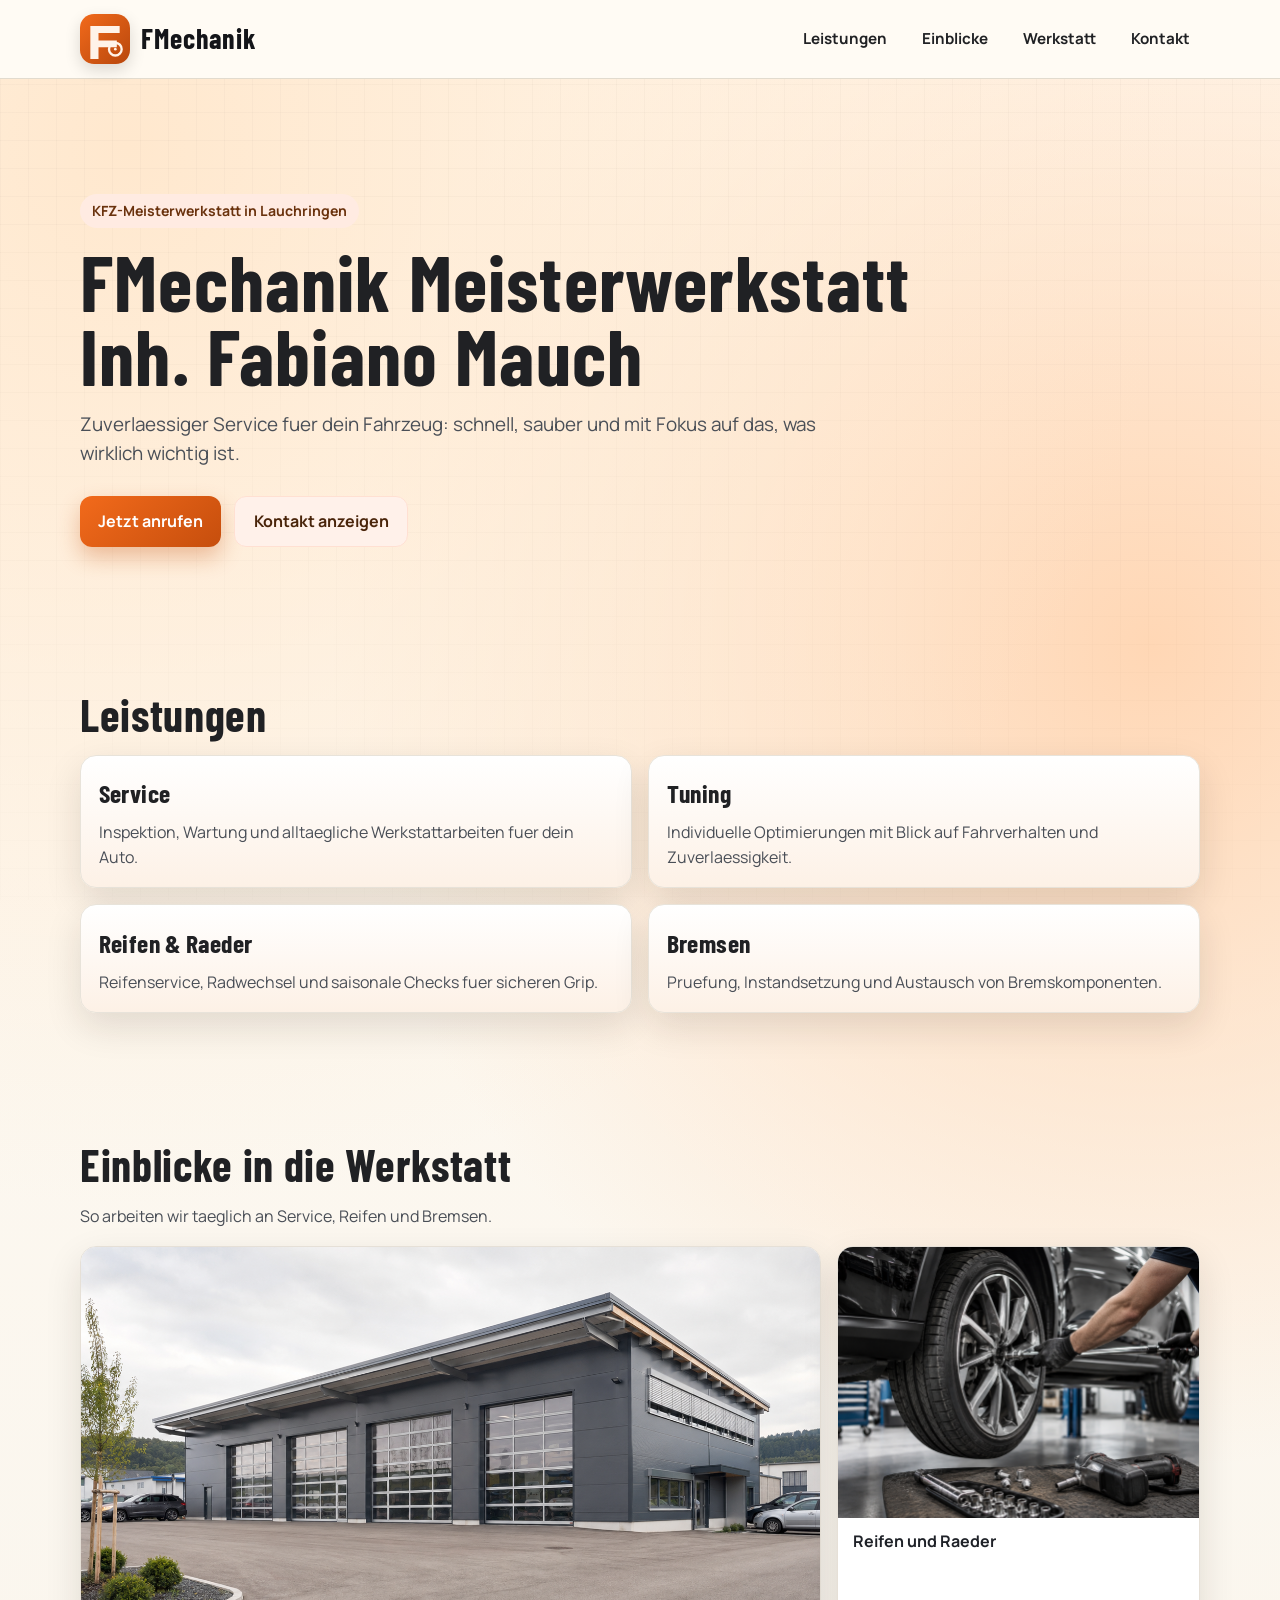
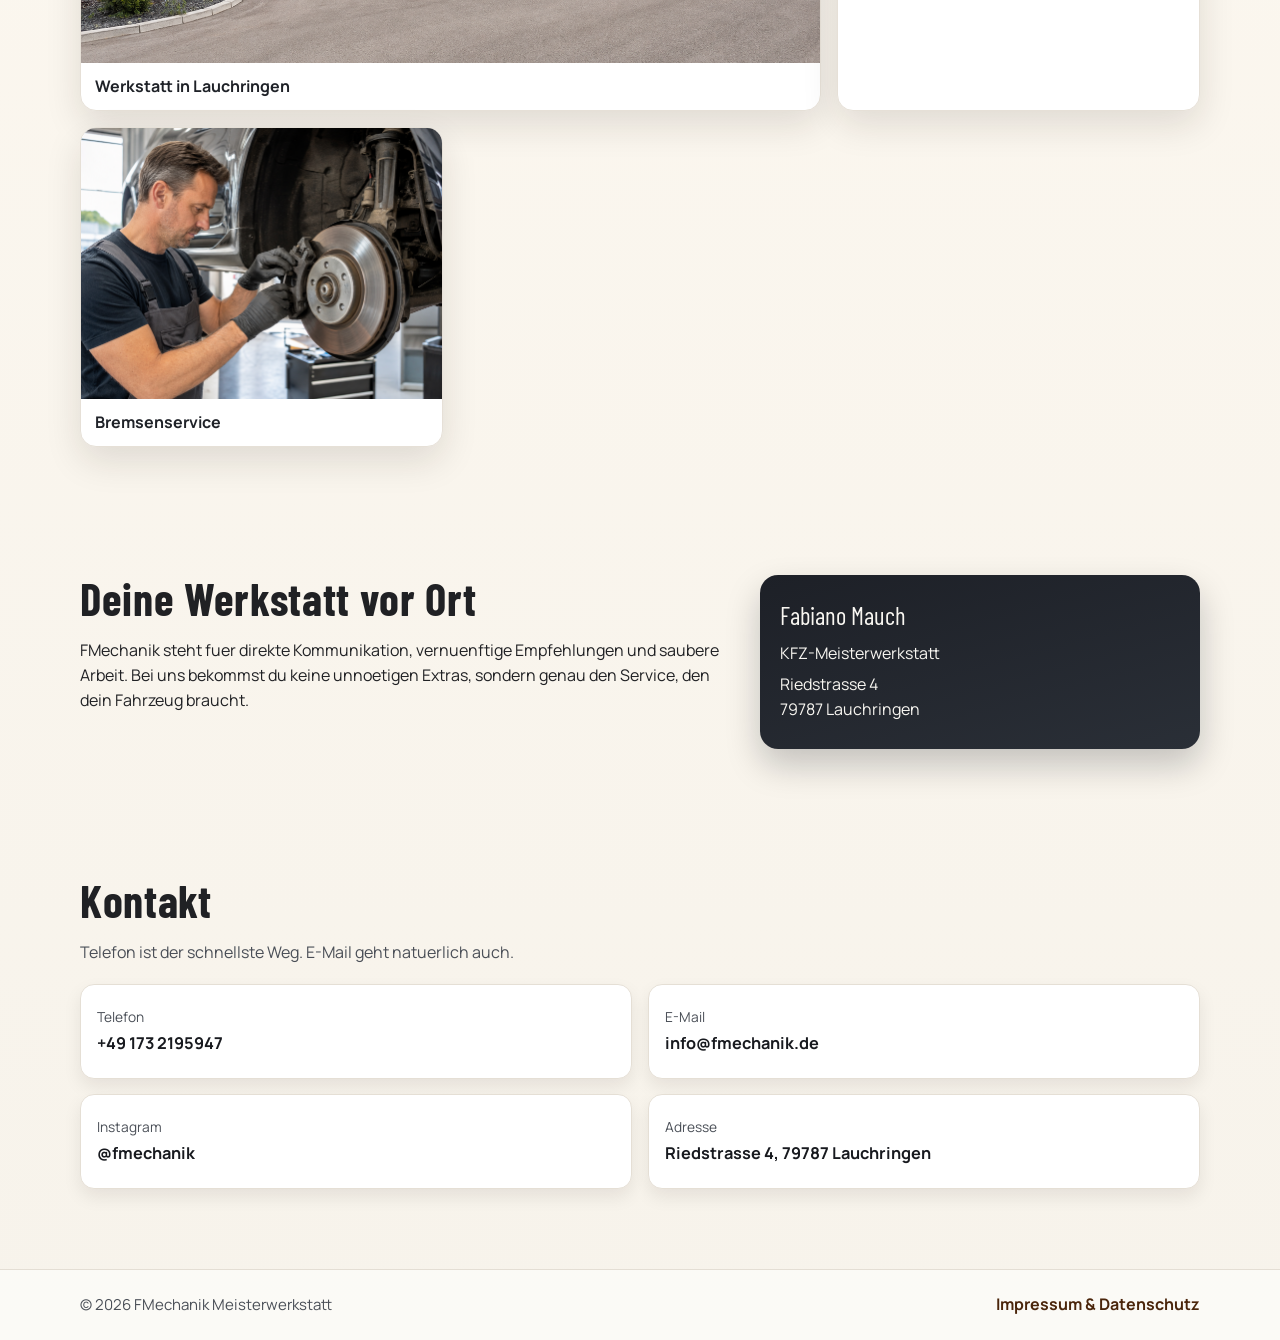
==== index.html @ 073b812d "Add workshop photos and gallery section" ====
﻿<!doctype html>
<html lang="de">
<head>
  <meta charset="utf-8">
  <meta name="viewport" content="width=device-width, initial-scale=1">
  <title>FMechanik Meisterwerkstatt | Lauchringen</title>
  <meta name="description" content="FMechanik Meisterwerkstatt in Lauchringen: Service, Tuning, Reifen/Raeder und Bremsen. Inh. Fabiano Mauch.">
  <meta name="theme-color" content="#f26a1b">
  <meta property="og:title" content="FMechanik Meisterwerkstatt">
  <meta property="og:description" content="KFZ-Meisterwerkstatt in Lauchringen: Service, Tuning, Reifen/Raeder, Bremsen.">
  <meta property="og:type" content="website">
  <meta property="og:locale" content="de_DE">
  <meta property="og:url" content="https://www.fmechanik.de/">
  <link rel="canonical" href="https://www.fmechanik.de/">
  <meta name="twitter:card" content="summary_large_image">
  <meta name="twitter:title" content="FMechanik Meisterwerkstatt">
  <meta name="twitter:description" content="KFZ-Meisterwerkstatt in Lauchringen: Service, Tuning, Reifen/Raeder, Bremsen.">
  <link rel="icon" type="image/svg+xml" href="/assets/favicon.svg">
  <link rel="preconnect" href="https://fonts.googleapis.com">
  <link rel="preconnect" href="https://fonts.gstatic.com" crossorigin>
  <link href="https://fonts.googleapis.com/css2?family=Barlow+Condensed:wght@500;700&family=Manrope:wght@400;500;700&display=swap" rel="stylesheet">
  <link rel="stylesheet" href="/styles.css">
  <script type="application/ld+json">
    {
      "@context": "https://schema.org",
      "@type": "AutoRepair",
      "name": "FMechanik Meisterwerkstatt",
      "url": "https://www.fmechanik.de",
      "telephone": "+49 173 2195947",
      "email": "info@fmechanik.de",
      "address": {
        "@type": "PostalAddress",
        "streetAddress": "Riedstrasse 4",
        "addressLocality": "Lauchringen",
        "postalCode": "79787",
        "addressCountry": "DE"
      },
      "founder": {
        "@type": "Person",
        "name": "Fabiano Mauch"
      },
      "sameAs": [
        "https://www.instagram.com/fmechanik/"
      ]
    }
  </script>
</head>
<body>
  <div class="bg-grid" aria-hidden="true"></div>

  <header class="site-header">
    <div class="container nav-wrap">
      <a class="brand" href="#start" aria-label="Startseite FMechanik">
        <!-- Zum Ersetzen des Logos nur /assets/logo.svg austauschen -->
        <img class="brand-logo" src="/assets/logo.svg" alt="FMechanik Logo Platzhalter">
        <span class="brand-text">FMechanik</span>
      </a>
      <nav class="main-nav" aria-label="Hauptnavigation">
        <a href="#leistungen">Leistungen</a>
        <a href="#einblicke">Einblicke</a>
        <a href="#werkstatt">Werkstatt</a>
        <a href="#kontakt">Kontakt</a>
      </nav>
    </div>
  </header>

  <main id="start">
    <section class="hero container">
      <p class="eyebrow">KFZ-Meisterwerkstatt in Lauchringen</p>
      <h1>FMechanik Meisterwerkstatt<br>Inh. Fabiano Mauch</h1>
      <p class="lead">
        Zuverlaessiger Service fuer dein Fahrzeug: schnell, sauber und mit Fokus auf das, was wirklich wichtig ist.
      </p>
      <div class="hero-actions">
        <a class="btn btn-primary" href="tel:+491732195947">Jetzt anrufen</a>
        <a class="btn btn-secondary" href="#kontakt">Kontakt anzeigen</a>
      </div>
    </section>

    <section id="leistungen" class="container section">
      <h2>Leistungen</h2>
      <div class="cards">
        <article class="card">
          <h3>Service</h3>
          <p>Inspektion, Wartung und alltaegliche Werkstattarbeiten fuer dein Auto.</p>
        </article>
        <article class="card">
          <h3>Tuning</h3>
          <p>Individuelle Optimierungen mit Blick auf Fahrverhalten und Zuverlaessigkeit.</p>
        </article>
        <article class="card">
          <h3>Reifen &amp; Raeder</h3>
          <p>Reifenservice, Radwechsel und saisonale Checks fuer sicheren Grip.</p>
        </article>
        <article class="card">
          <h3>Bremsen</h3>
          <p>Pruefung, Instandsetzung und Austausch von Bremskomponenten.</p>
        </article>
      </div>
    </section>

    <section id="einblicke" class="container section">
      <h2>Einblicke in die Werkstatt</h2>
      <p class="section-lead">So arbeiten wir taeglich an Service, Reifen und Bremsen.</p>
      <div class="gallery">
        <figure class="gallery-card gallery-card-wide">
          <img src="/assets/werkstatt-aussen.png" alt="Aussenansicht der FMechanik Werkstatt" loading="lazy">
          <figcaption>Werkstatt in Lauchringen</figcaption>
        </figure>
        <figure class="gallery-card">
          <img src="/assets/reifen-service.png" alt="Reifenservice und Radarbeiten in der Werkstatt" loading="lazy">
          <figcaption>Reifen und Raeder</figcaption>
        </figure>
        <figure class="gallery-card">
          <img src="/assets/bremsen-service.png" alt="Bremsenservice durch Mechaniker in der Werkstatt" loading="lazy">
          <figcaption>Bremsenservice</figcaption>
        </figure>
      </div>
    </section>

    <section id="werkstatt" class="container section split">
      <div>
        <h2>Deine Werkstatt vor Ort</h2>
        <p>
          FMechanik steht fuer direkte Kommunikation, vernuenftige Empfehlungen und saubere Arbeit.
          Bei uns bekommst du keine unnoetigen Extras, sondern genau den Service, den dein Fahrzeug braucht.
        </p>
      </div>
      <aside class="owner-card">
        <p class="owner-name">Fabiano Mauch</p>
        <p>KFZ-Meisterwerkstatt</p>
        <p>Riedstrasse 4<br>79787 Lauchringen</p>
      </aside>
    </section>

    <section id="kontakt" class="container section contact">
      <h2>Kontakt</h2>
      <p class="contact-lead">Telefon ist der schnellste Weg. E-Mail geht natuerlich auch.</p>
      <div class="contact-grid">
        <a class="contact-item" href="tel:+491732195947">
          <span class="contact-label">Telefon</span>
          <strong>+49 173 2195947</strong>
        </a>
        <a class="contact-item" href="mailto:info@fmechanik.de">
          <span class="contact-label">E-Mail</span>
          <strong>info@fmechanik.de</strong>
        </a>
        <a class="contact-item" href="https://www.instagram.com/fmechanik/" target="_blank" rel="noopener noreferrer">
          <span class="contact-label">Instagram</span>
          <strong>@fmechanik</strong>
        </a>
        <a class="contact-item" href="https://maps.google.com/?q=Riedstrasse+4,+79787+Lauchringen" target="_blank" rel="noopener noreferrer">
          <span class="contact-label">Adresse</span>
          <strong>Riedstrasse 4, 79787 Lauchringen</strong>
        </a>
      </div>
    </section>
  </main>

  <footer class="site-footer">
    <div class="container footer-wrap">
      <p>&copy; <span id="year"></span> FMechanik Meisterwerkstatt</p>
      <a href="/rechtliches/">Impressum &amp; Datenschutz</a>
    </div>
  </footer>

  <script>
    document.getElementById("year").textContent = new Date().getFullYear();
  </script>
</body>
</html>
---- styles.css ----
:root {
  --bg: #f7f3eb;
  --bg-soft: #fffaf2;
  --text: #202124;
  --text-soft: #4a4f57;
  --line: #d9d0c2;
  --brand: #f26a1b;
  --brand-dark: #c64e0d;
  --surface: #ffffff;
  --surface-accent: #fdf1e6;
  --shadow: 0 14px 36px rgba(30, 25, 15, 0.12);
}

*,
*::before,
*::after {
  box-sizing: border-box;
}

html,
body {
  margin: 0;
  padding: 0;
}

body {
  font-family: "Manrope", sans-serif;
  color: var(--text);
  background:
    radial-gradient(circle at 10% 5%, #ffe8ce 0%, transparent 35%),
    radial-gradient(circle at 90% 22%, #ffd7b5 0%, transparent 32%),
    linear-gradient(180deg, var(--bg-soft) 0%, var(--bg) 100%);
  line-height: 1.55;
}

.bg-grid {
  position: fixed;
  inset: 0;
  pointer-events: none;
  z-index: -1;
  background-image:
    linear-gradient(to right, rgba(33, 33, 33, 0.03) 1px, transparent 1px),
    linear-gradient(to bottom, rgba(33, 33, 33, 0.03) 1px, transparent 1px);
  background-size: 28px 28px;
  mask-image: linear-gradient(180deg, rgba(0, 0, 0, 0.85), rgba(0, 0, 0, 0.2));
}

.container {
  width: min(1120px, calc(100% - 2.4rem));
  margin: 0 auto;
}

.site-header {
  position: sticky;
  top: 0;
  z-index: 20;
  backdrop-filter: blur(12px);
  background: color-mix(in oklab, var(--bg-soft) 88%, white 12%);
  border-bottom: 1px solid color-mix(in oklab, var(--line) 75%, transparent 25%);
}

.nav-wrap {
  min-height: 78px;
  display: flex;
  align-items: center;
  justify-content: space-between;
  gap: 1rem;
}

.brand {
  display: inline-flex;
  align-items: center;
  gap: 0.7rem;
  text-decoration: none;
}

.brand-logo {
  width: 50px;
  height: 50px;
  border-radius: 14px;
  box-shadow: 0 6px 16px rgba(0, 0, 0, 0.14);
}

.brand-text {
  font-family: "Barlow Condensed", sans-serif;
  letter-spacing: 0.03em;
  font-size: 1.75rem;
  font-weight: 700;
  color: #141519;
}

.main-nav {
  display: inline-flex;
  align-items: center;
  gap: 1rem;
}

.main-nav a {
  color: var(--text);
  text-decoration: none;
  font-weight: 700;
  font-size: 0.95rem;
  padding: 0.45rem 0.6rem;
  border-radius: 999px;
}

.main-nav a:hover,
.main-nav a:focus-visible {
  background: color-mix(in oklab, var(--brand) 12%, white 88%);
  outline: none;
}

.hero {
  padding-top: clamp(4rem, 9vw, 7.5rem);
  padding-bottom: clamp(2.7rem, 8vw, 5rem);
}

.eyebrow {
  display: inline-block;
  margin: 0 0 1rem;
  padding: 0.36rem 0.76rem;
  border-radius: 999px;
  background: color-mix(in oklab, var(--brand) 14%, white 86%);
  color: #6a320d;
  font-weight: 700;
  font-size: 0.88rem;
}

h1,
h2,
h3 {
  font-family: "Barlow Condensed", sans-serif;
  letter-spacing: 0.015em;
  margin: 0;
}

h1 {
  font-size: clamp(2.4rem, 8vw, 4.9rem);
  line-height: 0.95;
}

h2 {
  font-size: clamp(1.8rem, 4vw, 2.8rem);
  line-height: 1.05;
  margin-bottom: 1rem;
}

h3 {
  font-size: 1.6rem;
  margin-bottom: 0.45rem;
}

.lead {
  max-width: 65ch;
  color: var(--text-soft);
  font-size: clamp(1rem, 2.2vw, 1.18rem);
  margin: 1.1rem 0 0;
}

.hero-actions {
  margin-top: 1.7rem;
  display: flex;
  flex-wrap: wrap;
  gap: 0.8rem;
}

.btn {
  display: inline-flex;
  align-items: center;
  justify-content: center;
  text-decoration: none;
  border-radius: 12px;
  padding: 0.78rem 1.14rem;
  font-weight: 700;
  min-height: 46px;
}

.btn-primary {
  background: linear-gradient(140deg, var(--brand) 0%, var(--brand-dark) 100%);
  color: #fff;
  box-shadow: 0 10px 22px rgba(198, 78, 13, 0.33);
}

.btn-secondary {
  color: #4a250b;
  background: color-mix(in oklab, var(--brand) 10%, white 90%);
  border: 1px solid color-mix(in oklab, var(--brand) 22%, white 78%);
}

.section {
  padding: clamp(2.2rem, 5vw, 4rem) 0;
}

.cards {
  display: grid;
  grid-template-columns: repeat(2, minmax(0, 1fr));
  gap: 1rem;
}

.card {
  background: linear-gradient(180deg, var(--surface) 0%, var(--surface-accent) 100%);
  border: 1px solid color-mix(in oklab, var(--line) 60%, white 40%);
  border-radius: 16px;
  padding: 1.1rem;
  box-shadow: var(--shadow);
}

.card p {
  margin: 0;
  color: var(--text-soft);
}

.section-lead {
  color: var(--text-soft);
  margin: 0.2rem 0 1.1rem;
}

.gallery {
  display: grid;
  grid-template-columns: repeat(3, minmax(0, 1fr));
  gap: 1rem;
}

.gallery-card {
  margin: 0;
  overflow: hidden;
  border-radius: 16px;
  border: 1px solid color-mix(in oklab, var(--line) 65%, white 35%);
  background: var(--surface);
  box-shadow: var(--shadow);
}

.gallery-card img {
  display: block;
  width: 100%;
  aspect-ratio: 4 / 3;
  object-fit: cover;
}

.gallery-card-wide {
  grid-column: span 2;
}

.gallery-card-wide img {
  aspect-ratio: 16 / 9;
}

.gallery-card figcaption {
  padding: 0.7rem 0.9rem;
  font-weight: 700;
  color: #1f2228;
}

.split {
  display: grid;
  grid-template-columns: 1.5fr 1fr;
  gap: 1.2rem;
  align-items: stretch;
}

.owner-card {
  margin: 0;
  background: linear-gradient(165deg, #1d2027 0%, #2a2f37 100%);
  color: #f8f6f1;
  border-radius: 18px;
  padding: 1.3rem;
  box-shadow: 0 16px 34px rgba(9, 14, 22, 0.22);
}

.owner-name {
  margin: 0 0 0.55rem;
  font-family: "Barlow Condensed", sans-serif;
  font-size: 1.55rem;
}

.owner-card p {
  margin: 0 0 0.4rem;
}

.contact {
  padding-bottom: clamp(3rem, 7vw, 5rem);
}

.contact-lead {
  color: var(--text-soft);
  margin: 0.25rem 0 1.2rem;
}

.contact-grid {
  display: grid;
  grid-template-columns: repeat(2, minmax(0, 1fr));
  gap: 0.95rem;
}

.contact-item {
  text-decoration: none;
  color: inherit;
  background: var(--surface);
  border: 1px solid color-mix(in oklab, var(--line) 68%, white 32%);
  border-radius: 14px;
  padding: 0.9rem 1rem;
  min-height: 95px;
  display: flex;
  flex-direction: column;
  justify-content: center;
  gap: 0.25rem;
  box-shadow: 0 8px 18px rgba(25, 18, 11, 0.08);
}

.contact-item strong {
  color: #181a1f;
  font-size: 1.02rem;
}

.contact-label {
  font-size: 0.86rem;
  color: var(--text-soft);
}

.site-footer {
  border-top: 1px solid color-mix(in oklab, var(--line) 70%, white 30%);
  background: rgba(255, 255, 255, 0.55);
}

.footer-wrap {
  min-height: 70px;
  display: flex;
  align-items: center;
  justify-content: space-between;
  gap: 1rem;
}

.footer-wrap p {
  margin: 0;
  color: var(--text-soft);
  font-size: 0.94rem;
}

.footer-wrap a {
  color: #4a250b;
  text-decoration: none;
  font-weight: 700;
}

.legal-page {
  min-height: 100svh;
  background:
    radial-gradient(circle at 100% 0%, #ffe8cc 0%, transparent 42%),
    linear-gradient(180deg, #fffdf8 0%, #f8f3e9 100%);
}

.legal-main {
  padding: 2.3rem 0 3rem;
}

.legal-main h1 {
  font-size: clamp(2.1rem, 5.5vw, 3.4rem);
  margin-bottom: 0.5rem;
}

.legal-main h2 {
  margin-top: 2rem;
  font-size: clamp(1.55rem, 3.3vw, 2.2rem);
}

.legal-main p,
.legal-main li {
  color: #2f343c;
}

.legal-main ul {
  margin: 0.6rem 0 0.6rem 1.2rem;
  padding: 0;
}

.legal-note {
  padding: 0.85rem 1rem;
  border-radius: 12px;
  border: 1px solid #f0caab;
  background: #fff3e8;
}

a {
  color: #9f3a08;
}

a:hover,
a:focus-visible {
  color: #7a2d06;
}

@media (max-width: 860px) {
  .split,
  .cards,
  .gallery,
  .contact-grid {
    grid-template-columns: 1fr;
  }

  .gallery-card-wide {
    grid-column: auto;
  }

  .main-nav {
    gap: 0.35rem;
  }

  .main-nav a {
    padding: 0.4rem 0.52rem;
    font-size: 0.88rem;
  }

  .nav-wrap {
    min-height: 74px;
  }

  .brand-logo {
    width: 44px;
    height: 44px;
  }

  .brand-text {
    font-size: 1.55rem;
  }
}
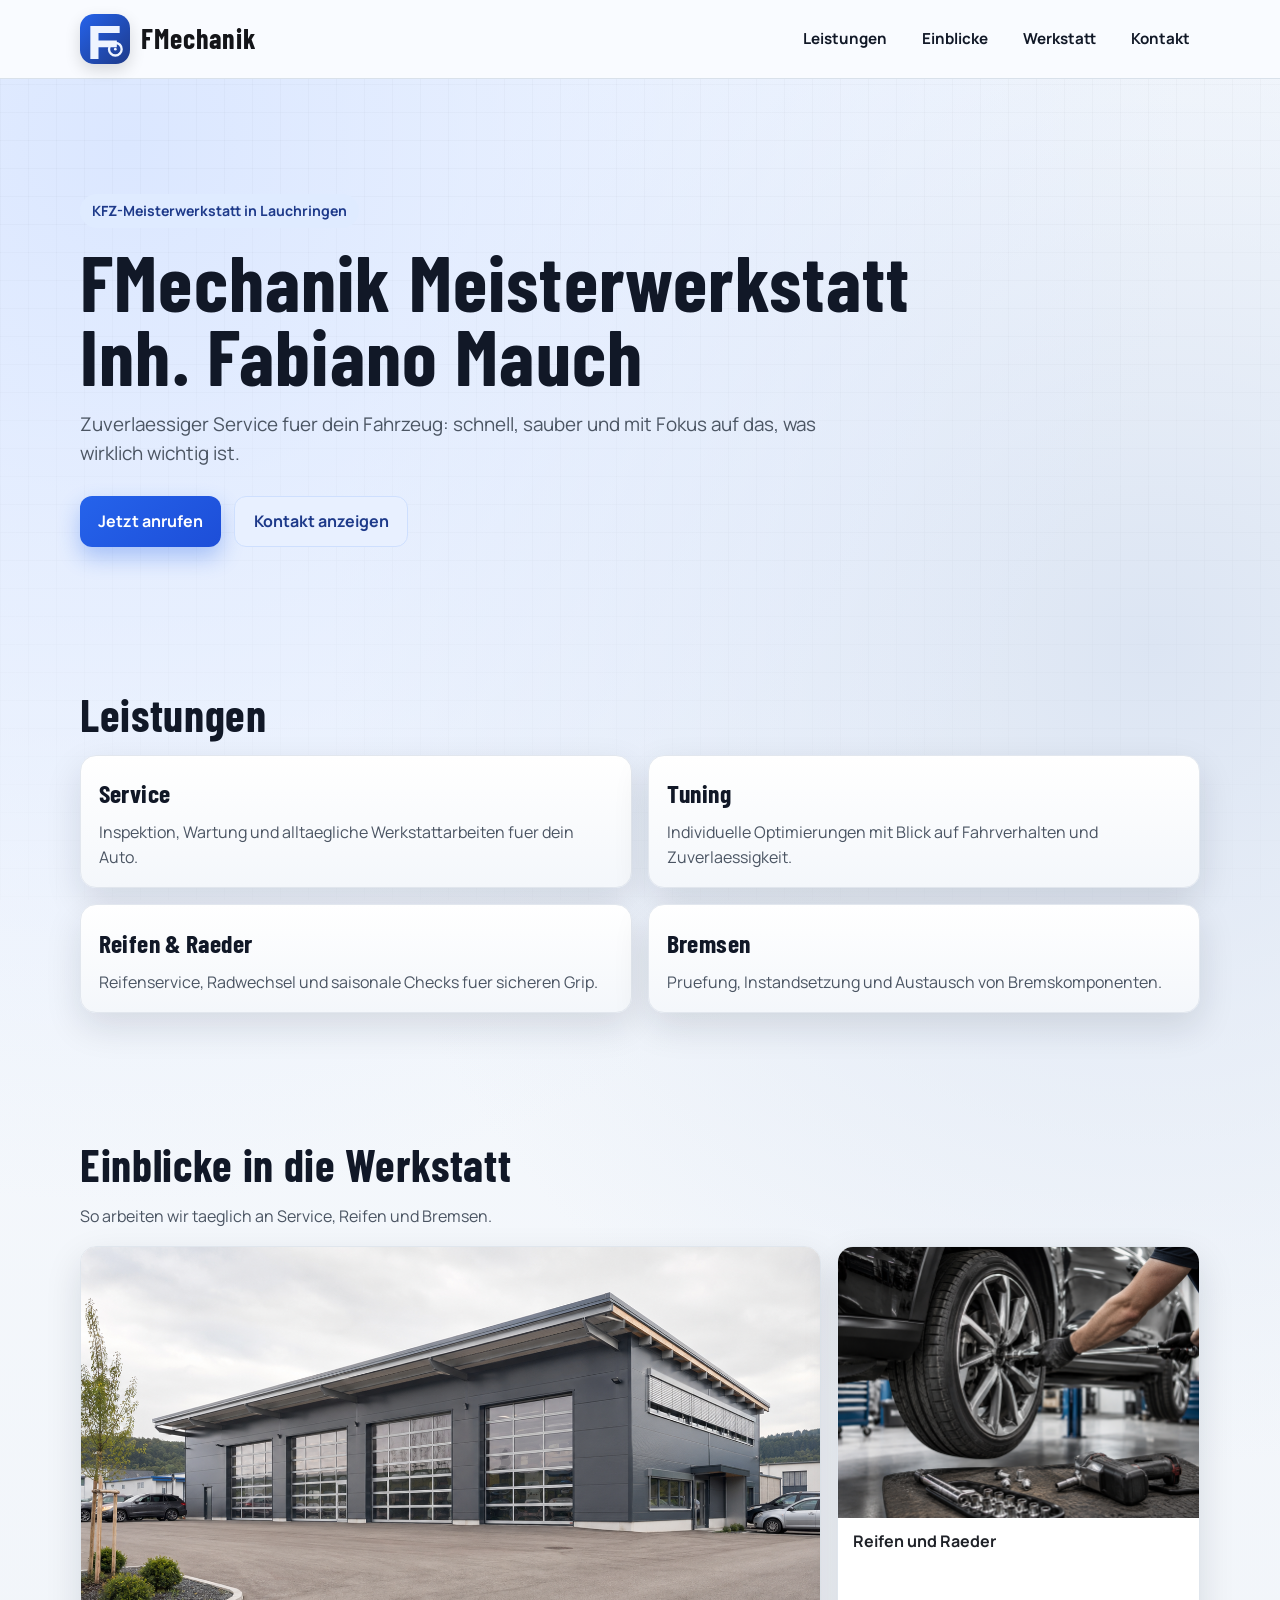
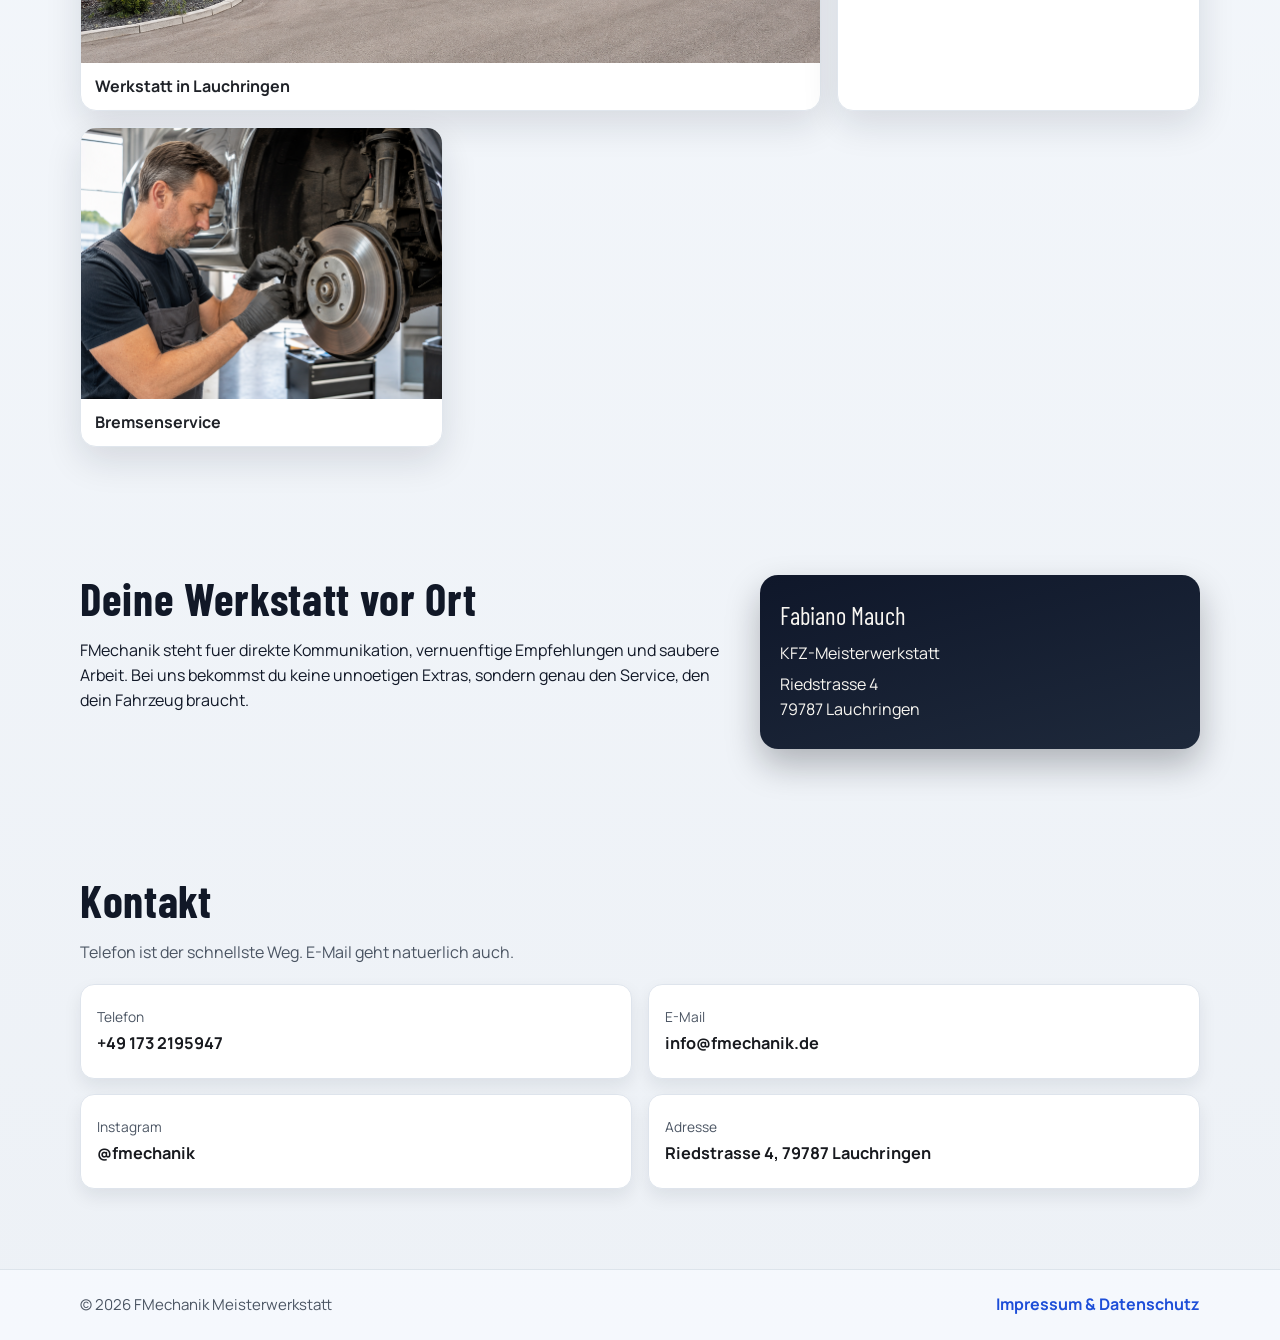
==== commit 60747ca0: "Switch site palette to monochrome with blue accents" ====
--- a/index.html
+++ b/index.html
@@ -5,7 +5,7 @@
   <meta name="viewport" content="width=device-width, initial-scale=1">
   <title>FMechanik Meisterwerkstatt | Lauchringen</title>
   <meta name="description" content="FMechanik Meisterwerkstatt in Lauchringen: Service, Tuning, Reifen/Raeder und Bremsen. Inh. Fabiano Mauch.">
-  <meta name="theme-color" content="#f26a1b">
+  <meta name="theme-color" content="#1d4ed8">
   <meta property="og:title" content="FMechanik Meisterwerkstatt">
   <meta property="og:description" content="KFZ-Meisterwerkstatt in Lauchringen: Service, Tuning, Reifen/Raeder, Bremsen.">
   <meta property="og:type" content="website">
--- a/styles.css
+++ b/styles.css
@@ -1,14 +1,14 @@
 :root {
-  --bg: #f7f3eb;
-  --bg-soft: #fffaf2;
-  --text: #202124;
-  --text-soft: #4a4f57;
-  --line: #d9d0c2;
-  --brand: #f26a1b;
-  --brand-dark: #c64e0d;
+  --bg: #edf1f6;
+  --bg-soft: #f8fbff;
+  --text: #111827;
+  --text-soft: #4b5563;
+  --line: #cfd8e3;
+  --brand: #2563eb;
+  --brand-dark: #1d4ed8;
   --surface: #ffffff;
-  --surface-accent: #fdf1e6;
-  --shadow: 0 14px 36px rgba(30, 25, 15, 0.12);
+  --surface-accent: #f4f7fb;
+  --shadow: 0 14px 36px rgba(15, 23, 42, 0.12);
 }
 
 *,
@@ -27,8 +27,8 @@
   font-family: "Manrope", sans-serif;
   color: var(--text);
   background:
-    radial-gradient(circle at 10% 5%, #ffe8ce 0%, transparent 35%),
-    radial-gradient(circle at 90% 22%, #ffd7b5 0%, transparent 32%),
+    radial-gradient(circle at 10% 5%, #dbe7ff 0%, transparent 35%),
+    radial-gradient(circle at 90% 22%, #dce5f3 0%, transparent 32%),
     linear-gradient(180deg, var(--bg-soft) 0%, var(--bg) 100%);
   line-height: 1.55;
 }
@@ -121,7 +121,7 @@
   padding: 0.36rem 0.76rem;
   border-radius: 999px;
   background: color-mix(in oklab, var(--brand) 14%, white 86%);
-  color: #6a320d;
+  color: #1e3a8a;
   font-weight: 700;
   font-size: 0.88rem;
 }
@@ -178,11 +178,11 @@
 .btn-primary {
   background: linear-gradient(140deg, var(--brand) 0%, var(--brand-dark) 100%);
   color: #fff;
-  box-shadow: 0 10px 22px rgba(198, 78, 13, 0.33);
+  box-shadow: 0 10px 22px rgba(37, 99, 235, 0.33);
 }
 
 .btn-secondary {
-  color: #4a250b;
+  color: #1e3a8a;
   background: color-mix(in oklab, var(--brand) 10%, white 90%);
   border: 1px solid color-mix(in oklab, var(--brand) 22%, white 78%);
 }
@@ -260,11 +260,11 @@
 
 .owner-card {
   margin: 0;
-  background: linear-gradient(165deg, #1d2027 0%, #2a2f37 100%);
+  background: linear-gradient(165deg, #0f172a 0%, #1e293b 100%);
   color: #f8f6f1;
   border-radius: 18px;
   padding: 1.3rem;
-  box-shadow: 0 16px 34px rgba(9, 14, 22, 0.22);
+  box-shadow: 0 16px 34px rgba(9, 14, 22, 0.28);
 }
 
 .owner-name {
@@ -304,7 +304,7 @@
   flex-direction: column;
   justify-content: center;
   gap: 0.25rem;
-  box-shadow: 0 8px 18px rgba(25, 18, 11, 0.08);
+  box-shadow: 0 8px 18px rgba(15, 23, 42, 0.08);
 }
 
 .contact-item strong {
@@ -319,7 +319,7 @@
 
 .site-footer {
   border-top: 1px solid color-mix(in oklab, var(--line) 70%, white 30%);
-  background: rgba(255, 255, 255, 0.55);
+  background: rgba(248, 251, 255, 0.72);
 }
 
 .footer-wrap {
@@ -337,7 +337,7 @@
 }
 
 .footer-wrap a {
-  color: #4a250b;
+  color: #1d4ed8;
   text-decoration: none;
   font-weight: 700;
 }
@@ -345,8 +345,8 @@
 .legal-page {
   min-height: 100svh;
   background:
-    radial-gradient(circle at 100% 0%, #ffe8cc 0%, transparent 42%),
-    linear-gradient(180deg, #fffdf8 0%, #f8f3e9 100%);
+    radial-gradient(circle at 100% 0%, #d9e4ff 0%, transparent 42%),
+    linear-gradient(180deg, #fbfdff 0%, #eef2f8 100%);
 }
 
 .legal-main {
@@ -376,17 +376,17 @@
 .legal-note {
   padding: 0.85rem 1rem;
   border-radius: 12px;
-  border: 1px solid #f0caab;
-  background: #fff3e8;
+  border: 1px solid #bfdbfe;
+  background: #eff6ff;
 }
 
 a {
-  color: #9f3a08;
+  color: #1d4ed8;
 }
 
 a:hover,
 a:focus-visible {
-  color: #7a2d06;
+  color: #1e40af;
 }
 
 @media (max-width: 860px) {
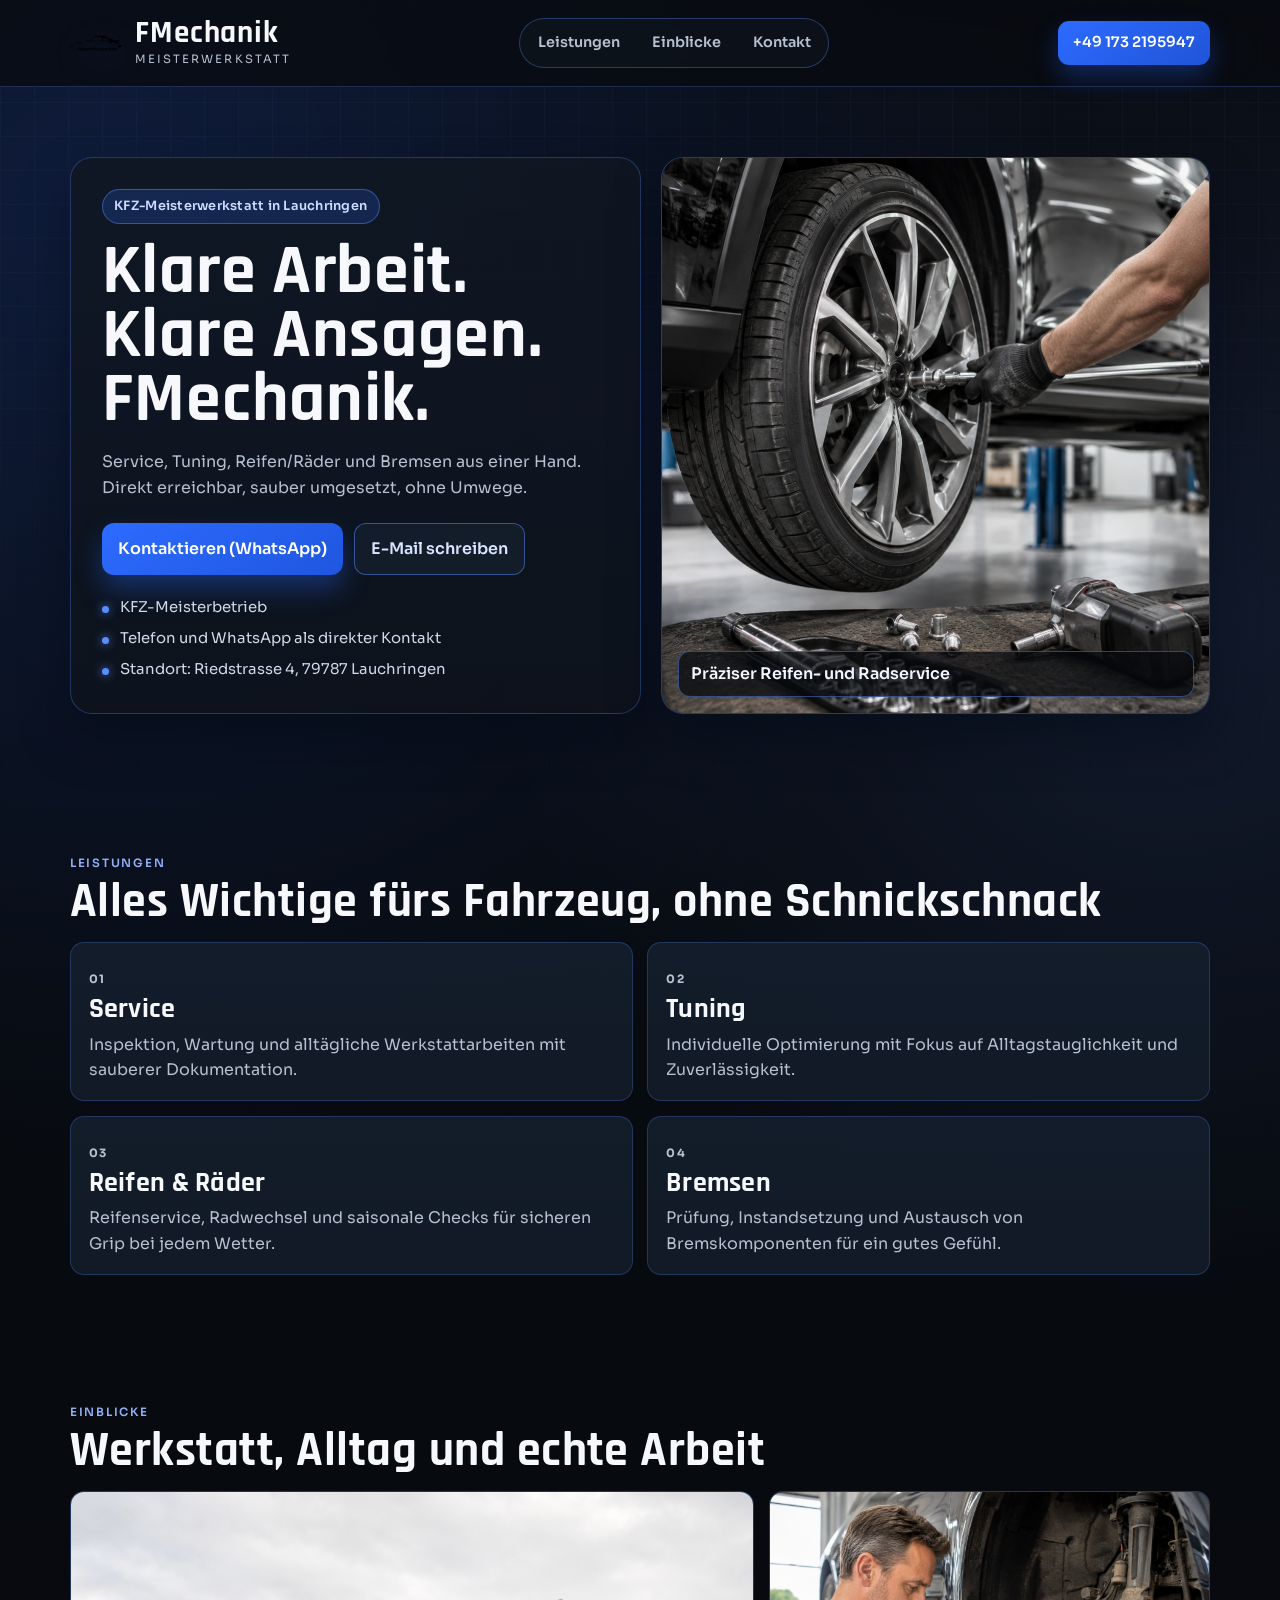
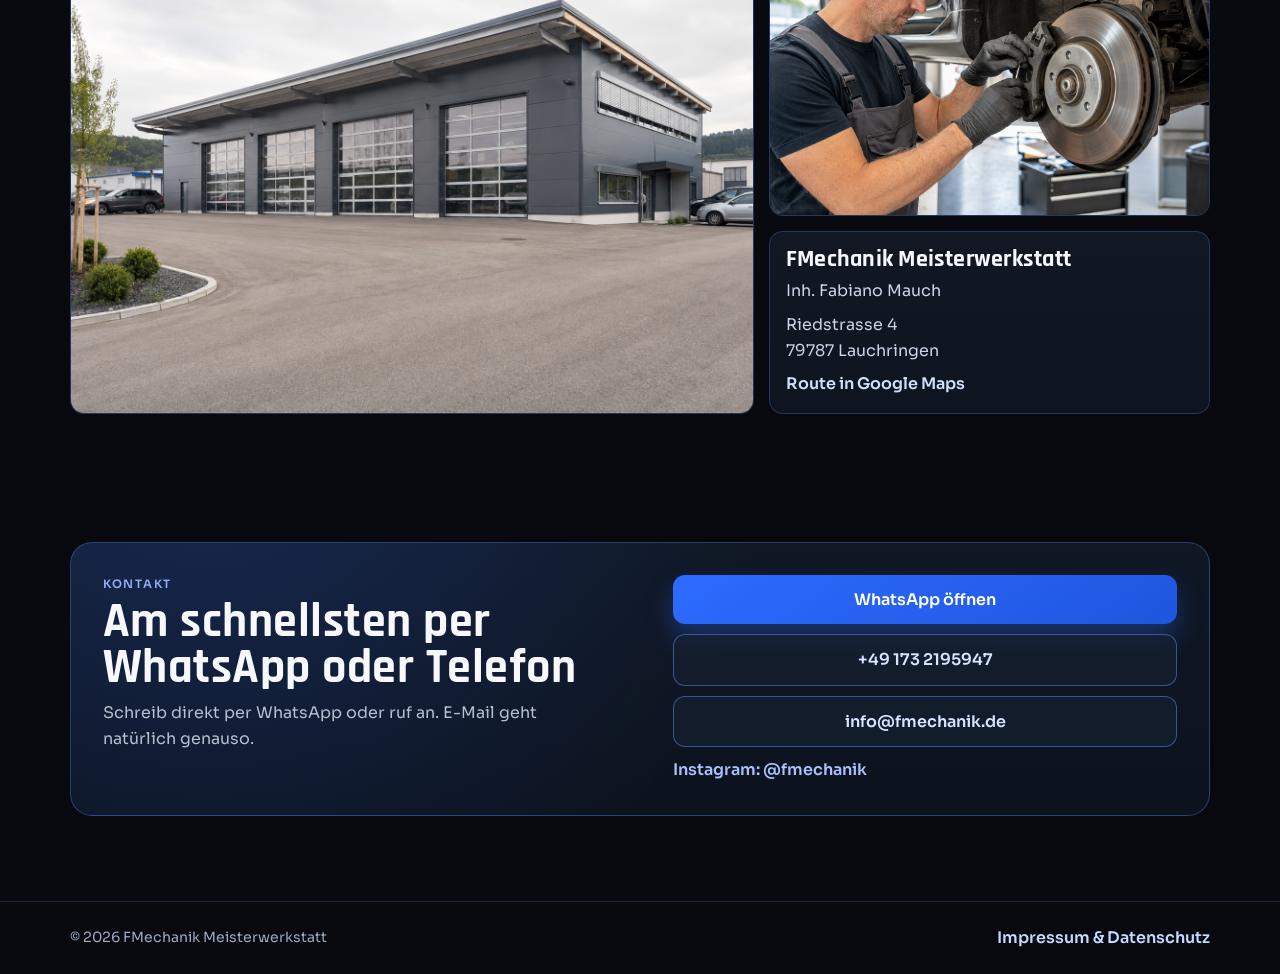
==== commit 12c80faf: "Redesign landing page with WhatsApp CTA and updated brand assets" ====
--- a/index.html
+++ b/index.html
@@ -1,24 +1,25 @@
-﻿<!doctype html>
+<!doctype html>
 <html lang="de">
 <head>
   <meta charset="utf-8">
   <meta name="viewport" content="width=device-width, initial-scale=1">
   <title>FMechanik Meisterwerkstatt | Lauchringen</title>
-  <meta name="description" content="FMechanik Meisterwerkstatt in Lauchringen: Service, Tuning, Reifen/Raeder und Bremsen. Inh. Fabiano Mauch.">
-  <meta name="theme-color" content="#1d4ed8">
+  <meta name="description" content="FMechanik Meisterwerkstatt in Lauchringen: Service, Tuning, Reifen/R&auml;der und Bremsen. Inh. Fabiano Mauch.">
+  <meta name="theme-color" content="#0a0d12">
   <meta property="og:title" content="FMechanik Meisterwerkstatt">
-  <meta property="og:description" content="KFZ-Meisterwerkstatt in Lauchringen: Service, Tuning, Reifen/Raeder, Bremsen.">
+  <meta property="og:description" content="KFZ-Meisterwerkstatt in Lauchringen: Service, Tuning, Reifen/R&auml;der, Bremsen.">
   <meta property="og:type" content="website">
   <meta property="og:locale" content="de_DE">
   <meta property="og:url" content="https://www.fmechanik.de/">
   <link rel="canonical" href="https://www.fmechanik.de/">
   <meta name="twitter:card" content="summary_large_image">
   <meta name="twitter:title" content="FMechanik Meisterwerkstatt">
-  <meta name="twitter:description" content="KFZ-Meisterwerkstatt in Lauchringen: Service, Tuning, Reifen/Raeder, Bremsen.">
-  <link rel="icon" type="image/svg+xml" href="/assets/favicon.svg">
+  <meta name="twitter:description" content="KFZ-Meisterwerkstatt in Lauchringen: Service, Tuning, Reifen/R&auml;der, Bremsen.">
+  <link rel="icon" type="image/png" href="/assets/fmechanik_logo_only_transparent.png">
+  <link rel="alternate icon" type="image/svg+xml" href="/assets/favicon.svg">
   <link rel="preconnect" href="https://fonts.googleapis.com">
   <link rel="preconnect" href="https://fonts.gstatic.com" crossorigin>
-  <link href="https://fonts.googleapis.com/css2?family=Barlow+Condensed:wght@500;700&family=Manrope:wght@400;500;700&display=swap" rel="stylesheet">
+  <link href="https://fonts.googleapis.com/css2?family=Rajdhani:wght@600;700&family=Sora:wght@400;500;600;700&display=swap" rel="stylesheet">
   <link rel="stylesheet" href="/styles.css">
   <script type="application/ld+json">
     {
@@ -46,113 +47,133 @@
   </script>
 </head>
 <body>
-  <div class="bg-grid" aria-hidden="true"></div>
+  <div class="ambient-lines" aria-hidden="true"></div>
 
   <header class="site-header">
     <div class="container nav-wrap">
       <a class="brand" href="#start" aria-label="Startseite FMechanik">
-        <!-- Zum Ersetzen des Logos nur /assets/logo.svg austauschen -->
-        <img class="brand-logo" src="/assets/logo.svg" alt="FMechanik Logo Platzhalter">
-        <span class="brand-text">FMechanik</span>
+        <img class="brand-logo" src="/assets/fmechanik_logo_only_transparent.png" alt="FMechanik Logo">
+        <span class="brand-copy">
+          <span class="brand-text">FMechanik</span>
+          <span class="brand-sub">Meisterwerkstatt</span>
+        </span>
       </a>
+
       <nav class="main-nav" aria-label="Hauptnavigation">
         <a href="#leistungen">Leistungen</a>
         <a href="#einblicke">Einblicke</a>
-        <a href="#werkstatt">Werkstatt</a>
         <a href="#kontakt">Kontakt</a>
       </nav>
+
+      <a class="header-phone" href="tel:+491732195947">+49 173 2195947</a>
     </div>
   </header>
 
   <main id="start">
     <section class="hero container">
-      <p class="eyebrow">KFZ-Meisterwerkstatt in Lauchringen</p>
-      <h1>FMechanik Meisterwerkstatt<br>Inh. Fabiano Mauch</h1>
-      <p class="lead">
-        Zuverlaessiger Service fuer dein Fahrzeug: schnell, sauber und mit Fokus auf das, was wirklich wichtig ist.
-      </p>
-      <div class="hero-actions">
-        <a class="btn btn-primary" href="tel:+491732195947">Jetzt anrufen</a>
-        <a class="btn btn-secondary" href="#kontakt">Kontakt anzeigen</a>
+      <div class="hero-grid">
+        <div class="hero-copy">
+          <p class="eyebrow">KFZ-Meisterwerkstatt in Lauchringen</p>
+          <h1>Klare Arbeit. Klare Ansagen. FMechanik.</h1>
+          <p class="lead">
+            Service, Tuning, Reifen/R&auml;der und Bremsen aus einer Hand.
+            Direkt erreichbar, sauber umgesetzt, ohne Umwege.
+          </p>
+
+          <div class="hero-actions">
+            <a class="btn btn-primary" href="https://wa.me/491732195947?text=Hallo%20FMechanik%2C%20ich%20m%C3%B6chte%20einen%20Termin%20anfragen." target="_blank" rel="noopener noreferrer">Kontaktieren (WhatsApp)</a>
+            <a class="btn btn-ghost" href="mailto:info@fmechanik.de">E-Mail schreiben</a>
+          </div>
+
+          <ul class="hero-points" aria-label="Vorteile">
+            <li>KFZ-Meisterbetrieb</li>
+            <li>Telefon und WhatsApp als direkter Kontakt</li>
+            <li>Standort: Riedstrasse 4, 79787 Lauchringen</li>
+          </ul>
+        </div>
+
+        <figure class="hero-media">
+          <img src="/assets/reifen-service.png" alt="Reifenservice mit Drehmomentschl&uuml;ssel in der Werkstatt" loading="eager">
+          <figcaption>Pr&auml;ziser Reifen- und Radservice</figcaption>
+        </figure>
       </div>
     </section>
 
-    <section id="leistungen" class="container section">
-      <h2>Leistungen</h2>
-      <div class="cards">
-        <article class="card">
+    <section id="leistungen" class="section container">
+      <div class="section-head">
+        <p class="section-kicker">Leistungen</p>
+        <h2>Alles Wichtige f&uuml;rs Fahrzeug, ohne Schnickschnack</h2>
+      </div>
+
+      <div class="service-grid">
+        <article class="service-card">
+          <p class="service-index">01</p>
           <h3>Service</h3>
-          <p>Inspektion, Wartung und alltaegliche Werkstattarbeiten fuer dein Auto.</p>
+          <p>Inspektion, Wartung und allt&auml;gliche Werkstattarbeiten mit sauberer Dokumentation.</p>
         </article>
-        <article class="card">
+
+        <article class="service-card">
+          <p class="service-index">02</p>
           <h3>Tuning</h3>
-          <p>Individuelle Optimierungen mit Blick auf Fahrverhalten und Zuverlaessigkeit.</p>
+          <p>Individuelle Optimierung mit Fokus auf Alltagstauglichkeit und Zuverl&auml;ssigkeit.</p>
         </article>
-        <article class="card">
-          <h3>Reifen &amp; Raeder</h3>
-          <p>Reifenservice, Radwechsel und saisonale Checks fuer sicheren Grip.</p>
+
+        <article class="service-card">
+          <p class="service-index">03</p>
+          <h3>Reifen &amp; R&auml;der</h3>
+          <p>Reifenservice, Radwechsel und saisonale Checks f&uuml;r sicheren Grip bei jedem Wetter.</p>
         </article>
-        <article class="card">
+
+        <article class="service-card">
+          <p class="service-index">04</p>
           <h3>Bremsen</h3>
-          <p>Pruefung, Instandsetzung und Austausch von Bremskomponenten.</p>
+          <p>Pr&uuml;fung, Instandsetzung und Austausch von Bremskomponenten f&uuml;r ein gutes Gef&uuml;hl.</p>
         </article>
       </div>
     </section>
 
-    <section id="einblicke" class="container section">
-      <h2>Einblicke in die Werkstatt</h2>
-      <p class="section-lead">So arbeiten wir taeglich an Service, Reifen und Bremsen.</p>
-      <div class="gallery">
-        <figure class="gallery-card gallery-card-wide">
-          <img src="/assets/werkstatt-aussen.png" alt="Aussenansicht der FMechanik Werkstatt" loading="lazy">
-          <figcaption>Werkstatt in Lauchringen</figcaption>
+    <section id="einblicke" class="section container">
+      <div class="section-head">
+        <p class="section-kicker">Einblicke</p>
+        <h2>Werkstatt, Alltag und echte Arbeit</h2>
+      </div>
+
+      <div class="photo-layout">
+        <figure class="photo-card photo-card-wide">
+          <img src="/assets/werkstatt-aussen.png" alt="Au&szlig;enansicht der FMechanik Werkstatt" loading="lazy">
+          <figcaption>Standort in Lauchringen</figcaption>
         </figure>
-        <figure class="gallery-card">
-          <img src="/assets/reifen-service.png" alt="Reifenservice und Radarbeiten in der Werkstatt" loading="lazy">
-          <figcaption>Reifen und Raeder</figcaption>
-        </figure>
-        <figure class="gallery-card">
-          <img src="/assets/bremsen-service.png" alt="Bremsenservice durch Mechaniker in der Werkstatt" loading="lazy">
+
+        <figure class="photo-card">
+          <img src="/assets/bremsen-service.png" alt="Bremsenservice durch Mechaniker" loading="lazy">
           <figcaption>Bremsenservice</figcaption>
         </figure>
+
+        <article class="info-card">
+          <h3>FMechanik Meisterwerkstatt</h3>
+          <p>Inh. Fabiano Mauch</p>
+          <p>Riedstrasse 4<br>79787 Lauchringen</p>
+          <a href="https://maps.google.com/?q=Riedstrasse+4,+79787+Lauchringen" target="_blank" rel="noopener noreferrer">Route in Google Maps</a>
+        </article>
       </div>
     </section>
 
-    <section id="werkstatt" class="container section split">
-      <div>
-        <h2>Deine Werkstatt vor Ort</h2>
-        <p>
-          FMechanik steht fuer direkte Kommunikation, vernuenftige Empfehlungen und saubere Arbeit.
-          Bei uns bekommst du keine unnoetigen Extras, sondern genau den Service, den dein Fahrzeug braucht.
-        </p>
-      </div>
-      <aside class="owner-card">
-        <p class="owner-name">Fabiano Mauch</p>
-        <p>KFZ-Meisterwerkstatt</p>
-        <p>Riedstrasse 4<br>79787 Lauchringen</p>
-      </aside>
-    </section>
+    <section id="kontakt" class="section contact-section">
+      <div class="container contact-shell">
+        <div>
+          <p class="section-kicker">Kontakt</p>
+          <h2>Am schnellsten per WhatsApp oder Telefon</h2>
+          <p class="contact-copy">
+            Schreib direkt per WhatsApp oder ruf an. E-Mail geht nat&uuml;rlich genauso.
+          </p>
+        </div>
 
-    <section id="kontakt" class="container section contact">
-      <h2>Kontakt</h2>
-      <p class="contact-lead">Telefon ist der schnellste Weg. E-Mail geht natuerlich auch.</p>
-      <div class="contact-grid">
-        <a class="contact-item" href="tel:+491732195947">
-          <span class="contact-label">Telefon</span>
-          <strong>+49 173 2195947</strong>
-        </a>
-        <a class="contact-item" href="mailto:info@fmechanik.de">
-          <span class="contact-label">E-Mail</span>
-          <strong>info@fmechanik.de</strong>
-        </a>
-        <a class="contact-item" href="https://www.instagram.com/fmechanik/" target="_blank" rel="noopener noreferrer">
-          <span class="contact-label">Instagram</span>
-          <strong>@fmechanik</strong>
-        </a>
-        <a class="contact-item" href="https://maps.google.com/?q=Riedstrasse+4,+79787+Lauchringen" target="_blank" rel="noopener noreferrer">
-          <span class="contact-label">Adresse</span>
-          <strong>Riedstrasse 4, 79787 Lauchringen</strong>
-        </a>
+        <div class="contact-actions">
+          <a class="btn btn-primary" href="https://wa.me/491732195947?text=Hallo%20FMechanik%2C%20ich%20m%C3%B6chte%20einen%20Termin%20anfragen." target="_blank" rel="noopener noreferrer">WhatsApp &ouml;ffnen</a>
+          <a class="btn btn-ghost" href="tel:+491732195947">+49 173 2195947</a>
+          <a class="btn btn-ghost" href="mailto:info@fmechanik.de">info@fmechanik.de</a>
+          <a class="contact-link" href="https://www.instagram.com/fmechanik/" target="_blank" rel="noopener noreferrer">Instagram: @fmechanik</a>
+        </div>
       </div>
     </section>
   </main>
--- a/styles.css
+++ b/styles.css
@@ -1,14 +1,17 @@
 :root {
-  --bg: #edf1f6;
-  --bg-soft: #f8fbff;
-  --text: #111827;
-  --text-soft: #4b5563;
-  --line: #cfd8e3;
-  --brand: #2563eb;
-  --brand-dark: #1d4ed8;
-  --surface: #ffffff;
-  --surface-accent: #f4f7fb;
-  --shadow: 0 14px 36px rgba(15, 23, 42, 0.12);
+  --bg: #080b10;
+  --bg-soft: #0f141d;
+  --surface: #121a26;
+  --surface-2: #192436;
+  --text: #f6f8fc;
+  --text-soft: #b7c0d0;
+  --line: #24354f;
+  --blue: #2d6bff;
+  --blue-soft: #5b8dff;
+  --white: #ffffff;
+  --radius-lg: 22px;
+  --radius-md: 14px;
+  --shadow: 0 24px 50px rgba(2, 8, 20, 0.45);
 }
 
 *,
@@ -24,43 +27,48 @@
 }
 
 body {
-  font-family: "Manrope", sans-serif;
+  font-family: "Sora", sans-serif;
   color: var(--text);
   background:
-    radial-gradient(circle at 10% 5%, #dbe7ff 0%, transparent 35%),
-    radial-gradient(circle at 90% 22%, #dce5f3 0%, transparent 32%),
-    linear-gradient(180deg, var(--bg-soft) 0%, var(--bg) 100%);
-  line-height: 1.55;
-}
-
-.bg-grid {
+    radial-gradient(circle at 8% 8%, rgba(45, 107, 255, 0.18) 0%, rgba(45, 107, 255, 0) 36%),
+    radial-gradient(circle at 92% 24%, rgba(91, 141, 255, 0.12) 0%, rgba(91, 141, 255, 0) 30%),
+    linear-gradient(180deg, #080b10 0%, #07090e 100%);
+  line-height: 1.6;
+}
+
+.ambient-lines {
   position: fixed;
   inset: 0;
   pointer-events: none;
   z-index: -1;
   background-image:
-    linear-gradient(to right, rgba(33, 33, 33, 0.03) 1px, transparent 1px),
-    linear-gradient(to bottom, rgba(33, 33, 33, 0.03) 1px, transparent 1px);
-  background-size: 28px 28px;
-  mask-image: linear-gradient(180deg, rgba(0, 0, 0, 0.85), rgba(0, 0, 0, 0.2));
+    linear-gradient(to right, rgba(146, 169, 214, 0.07) 1px, transparent 1px),
+    linear-gradient(to bottom, rgba(146, 169, 214, 0.07) 1px, transparent 1px);
+  background-size: 34px 34px;
+  mask-image: linear-gradient(180deg, rgba(0, 0, 0, 0.6), transparent 90%);
+}
+
+img {
+  max-width: 100%;
+  height: auto;
 }
 
 .container {
-  width: min(1120px, calc(100% - 2.4rem));
+  width: min(1140px, calc(100% - 2.2rem));
   margin: 0 auto;
 }
 
 .site-header {
   position: sticky;
   top: 0;
-  z-index: 20;
-  backdrop-filter: blur(12px);
-  background: color-mix(in oklab, var(--bg-soft) 88%, white 12%);
-  border-bottom: 1px solid color-mix(in oklab, var(--line) 75%, transparent 25%);
+  z-index: 30;
+  backdrop-filter: blur(14px);
+  background: rgba(8, 11, 16, 0.78);
+  border-bottom: 1px solid rgba(91, 141, 255, 0.25);
 }
 
 .nav-wrap {
-  min-height: 78px;
+  min-height: 86px;
   display: flex;
   align-items: center;
   justify-content: space-between;
@@ -70,98 +78,145 @@
 .brand {
   display: inline-flex;
   align-items: center;
-  gap: 0.7rem;
+  gap: 0.8rem;
   text-decoration: none;
+  color: inherit;
 }
 
 .brand-logo {
-  width: 50px;
-  height: 50px;
-  border-radius: 14px;
-  box-shadow: 0 6px 16px rgba(0, 0, 0, 0.14);
+  width: 52px;
+  height: 52px;
+  object-fit: contain;
+  filter: drop-shadow(0 8px 16px rgba(45, 107, 255, 0.4));
+}
+
+.brand-copy {
+  display: grid;
+  gap: 0.05rem;
 }
 
 .brand-text {
-  font-family: "Barlow Condensed", sans-serif;
+  font-family: "Rajdhani", sans-serif;
+  font-size: 1.95rem;
+  line-height: 1;
   letter-spacing: 0.03em;
-  font-size: 1.75rem;
   font-weight: 700;
-  color: #141519;
+}
+
+.brand-sub {
+  font-size: 0.72rem;
+  letter-spacing: 0.18em;
+  text-transform: uppercase;
+  color: var(--text-soft);
 }
 
 .main-nav {
   display: inline-flex;
   align-items: center;
-  gap: 1rem;
+  gap: 0.45rem;
+  padding: 0.3rem;
+  border: 1px solid rgba(91, 141, 255, 0.35);
+  border-radius: 999px;
+  background: rgba(15, 20, 29, 0.75);
 }
 
 .main-nav a {
-  color: var(--text);
   text-decoration: none;
-  font-weight: 700;
-  font-size: 0.95rem;
-  padding: 0.45rem 0.6rem;
+  color: var(--text-soft);
+  font-weight: 600;
+  font-size: 0.9rem;
+  padding: 0.45rem 0.78rem;
   border-radius: 999px;
+  transition: color 180ms ease, background-color 180ms ease;
 }
 
 .main-nav a:hover,
 .main-nav a:focus-visible {
-  background: color-mix(in oklab, var(--brand) 12%, white 88%);
+  color: var(--white);
+  background: rgba(45, 107, 255, 0.28);
   outline: none;
 }
 
+.header-phone {
+  text-decoration: none;
+  color: var(--white);
+  font-weight: 600;
+  font-size: 0.9rem;
+  padding: 0.65rem 0.95rem;
+  border-radius: 11px;
+  background: linear-gradient(145deg, var(--blue) 0%, #1f54d7 100%);
+  box-shadow: 0 12px 24px rgba(28, 76, 194, 0.42);
+}
+
 .hero {
-  padding-top: clamp(4rem, 9vw, 7.5rem);
-  padding-bottom: clamp(2.7rem, 8vw, 5rem);
+  padding-top: clamp(2.6rem, 6vw, 4.4rem);
+  padding-bottom: clamp(2.6rem, 6vw, 4.8rem);
+}
+
+.hero-grid {
+  display: grid;
+  grid-template-columns: 1.04fr 1fr;
+  gap: 1.3rem;
+  align-items: stretch;
+}
+
+.hero-copy {
+  background: linear-gradient(180deg, rgba(16, 23, 34, 0.85) 0%, rgba(13, 19, 29, 0.95) 100%);
+  border: 1px solid rgba(91, 141, 255, 0.3);
+  border-radius: var(--radius-lg);
+  padding: clamp(1.2rem, 2.4vw, 2.2rem);
+  box-shadow: var(--shadow);
 }
 
 .eyebrow {
-  display: inline-block;
-  margin: 0 0 1rem;
-  padding: 0.36rem 0.76rem;
+  margin: 0;
+  display: inline-flex;
+  padding: 0.38rem 0.72rem;
   border-radius: 999px;
-  background: color-mix(in oklab, var(--brand) 14%, white 86%);
-  color: #1e3a8a;
-  font-weight: 700;
-  font-size: 0.88rem;
+  background: rgba(45, 107, 255, 0.2);
+  border: 1px solid rgba(91, 141, 255, 0.45);
+  color: #cddcff;
+  font-size: 0.8rem;
+  font-weight: 600;
+  letter-spacing: 0.02em;
 }
 
 h1,
 h2,
 h3 {
-  font-family: "Barlow Condensed", sans-serif;
-  letter-spacing: 0.015em;
-  margin: 0;
+  margin: 0;
+  font-family: "Rajdhani", sans-serif;
+  line-height: 1;
+  letter-spacing: 0.01em;
 }
 
 h1 {
-  font-size: clamp(2.4rem, 8vw, 4.9rem);
+  margin-top: 1rem;
+  font-size: clamp(2.2rem, 7vw, 4.35rem);
+  line-height: 0.92;
+}
+
+h2 {
+  font-size: clamp(1.9rem, 4.3vw, 3rem);
   line-height: 0.95;
 }
 
-h2 {
-  font-size: clamp(1.8rem, 4vw, 2.8rem);
-  line-height: 1.05;
-  margin-bottom: 1rem;
-}
-
 h3 {
-  font-size: 1.6rem;
-  margin-bottom: 0.45rem;
+  font-size: 1.75rem;
+  line-height: 0.95;
 }
 
 .lead {
-  max-width: 65ch;
+  margin: 1.1rem 0 0;
   color: var(--text-soft);
-  font-size: clamp(1rem, 2.2vw, 1.18rem);
-  margin: 1.1rem 0 0;
+  max-width: 56ch;
 }
 
 .hero-actions {
-  margin-top: 1.7rem;
+  margin-top: 1.4rem;
   display: flex;
   flex-wrap: wrap;
-  gap: 0.8rem;
+  gap: 0.72rem;
 }
 
 .btn {
@@ -170,202 +225,301 @@
   justify-content: center;
   text-decoration: none;
   border-radius: 12px;
-  padding: 0.78rem 1.14rem;
-  font-weight: 700;
   min-height: 46px;
+  padding: 0.75rem 1rem;
+  font-weight: 600;
+  transition: transform 170ms ease;
+}
+
+.btn:hover,
+.btn:focus-visible {
+  transform: translateY(-1px);
+  outline: none;
 }
 
 .btn-primary {
-  background: linear-gradient(140deg, var(--brand) 0%, var(--brand-dark) 100%);
-  color: #fff;
-  box-shadow: 0 10px 22px rgba(37, 99, 235, 0.33);
-}
-
-.btn-secondary {
-  color: #1e3a8a;
-  background: color-mix(in oklab, var(--brand) 10%, white 90%);
-  border: 1px solid color-mix(in oklab, var(--brand) 22%, white 78%);
+  color: var(--white);
+  background: linear-gradient(145deg, #2d6bff 0%, #1f56df 100%);
+  box-shadow: 0 14px 26px rgba(37, 84, 203, 0.44);
+}
+
+.btn-ghost {
+  color: #d8e4ff;
+  border: 1px solid rgba(91, 141, 255, 0.5);
+  background: rgba(23, 32, 48, 0.72);
+}
+
+.hero-points {
+  margin: 1.35rem 0 0;
+  padding: 0;
+  list-style: none;
+  display: grid;
+  gap: 0.45rem;
+}
+
+.hero-points li {
+  position: relative;
+  padding-left: 1.15rem;
+  color: #d2daea;
+  font-size: 0.93rem;
+}
+
+.hero-points li::before {
+  content: "";
+  position: absolute;
+  left: 0;
+  top: 0.6rem;
+  width: 7px;
+  height: 7px;
+  border-radius: 999px;
+  background: var(--blue-soft);
+  box-shadow: 0 0 10px rgba(91, 141, 255, 0.9);
+}
+
+.hero-media {
+  margin: 0;
+  border-radius: var(--radius-lg);
+  overflow: hidden;
+  border: 1px solid rgba(91, 141, 255, 0.34);
+  box-shadow: var(--shadow);
+  position: relative;
+  background: #0e131c;
+}
+
+.hero-media img {
+  width: 100%;
+  height: 100%;
+  display: block;
+  object-fit: cover;
+  min-height: 420px;
+}
+
+.hero-media figcaption {
+  position: absolute;
+  left: 0.95rem;
+  right: 0.95rem;
+  bottom: 0.95rem;
+  border-radius: 12px;
+  padding: 0.6rem 0.8rem;
+  font-weight: 600;
+  color: #f1f5ff;
+  background: rgba(7, 10, 14, 0.75);
+  border: 1px solid rgba(91, 141, 255, 0.45);
 }
 
 .section {
   padding: clamp(2.2rem, 5vw, 4rem) 0;
 }
 
-.cards {
+.section-head {
+  margin-bottom: 1.05rem;
+}
+
+.section-kicker {
+  margin: 0 0 0.45rem;
+  text-transform: uppercase;
+  letter-spacing: 0.15em;
+  font-size: 0.72rem;
+  color: #91aff5;
+  font-weight: 600;
+}
+
+.service-grid {
   display: grid;
   grid-template-columns: repeat(2, minmax(0, 1fr));
+  gap: 0.92rem;
+}
+
+.service-card {
+  border-radius: var(--radius-md);
+  padding: 1.1rem;
+  background: linear-gradient(180deg, rgba(20, 30, 44, 0.94) 0%, rgba(17, 26, 38, 0.98) 100%);
+  border: 1px solid rgba(91, 141, 255, 0.25);
+}
+
+.service-index {
+  margin: 0;
+  font-size: 0.72rem;
+  letter-spacing: 0.16em;
+  font-weight: 700;
+  color: #9db7f7;
+}
+
+.service-card h3 {
+  margin-top: 0.5rem;
+}
+
+.service-card p {
+  margin: 0.55rem 0 0;
+  color: var(--text-soft);
+}
+
+.photo-layout {
+  display: grid;
+  grid-template-columns: 1.55fr 1fr;
+  gap: 0.95rem;
+}
+
+.photo-card,
+.info-card {
+  margin: 0;
+  border-radius: var(--radius-md);
+  overflow: hidden;
+  border: 1px solid rgba(91, 141, 255, 0.27);
+  background: linear-gradient(180deg, rgba(18, 25, 36, 0.96) 0%, rgba(15, 21, 32, 0.98) 100%);
+}
+
+.photo-card-wide {
+  grid-row: span 2;
+}
+
+.photo-card img {
+  width: 100%;
+  height: 100%;
+  display: block;
+  object-fit: cover;
+  aspect-ratio: 16 / 10;
+}
+
+.photo-card figcaption {
+  padding: 0.7rem 0.85rem;
+  color: #d6def0;
+  font-weight: 600;
+}
+
+.info-card {
+  padding: 1rem;
+  display: grid;
+  align-content: center;
+  gap: 0.5rem;
+}
+
+.info-card h3 {
+  font-size: 1.5rem;
+}
+
+.info-card p {
+  margin: 0;
+  color: #cad5e8;
+}
+
+.info-card a {
+  color: #cfe0ff;
+  font-weight: 600;
+  text-decoration: none;
+}
+
+.info-card a:hover,
+.info-card a:focus-visible {
+  color: var(--white);
+  text-decoration: underline;
+  outline: none;
+}
+
+.contact-section {
+  padding-bottom: clamp(2.9rem, 7vw, 5.3rem);
+}
+
+.contact-shell {
+  border-radius: var(--radius-lg);
+  border: 1px solid rgba(91, 141, 255, 0.34);
+  background:
+    radial-gradient(circle at 12% -30%, rgba(45, 107, 255, 0.2) 0%, transparent 52%),
+    linear-gradient(180deg, rgba(17, 25, 38, 0.95) 0%, rgba(13, 19, 30, 0.98) 100%);
+  padding: clamp(1rem, 2.5vw, 2rem);
+  display: grid;
+  grid-template-columns: 1.1fr 1fr;
   gap: 1rem;
 }
 
-.card {
-  background: linear-gradient(180deg, var(--surface) 0%, var(--surface-accent) 100%);
-  border: 1px solid color-mix(in oklab, var(--line) 60%, white 40%);
-  border-radius: 16px;
-  padding: 1.1rem;
-  box-shadow: var(--shadow);
-}
-
-.card p {
-  margin: 0;
+.contact-copy {
+  margin: 0.55rem 0 0;
   color: var(--text-soft);
-}
-
-.section-lead {
-  color: var(--text-soft);
-  margin: 0.2rem 0 1.1rem;
-}
-
-.gallery {
-  display: grid;
-  grid-template-columns: repeat(3, minmax(0, 1fr));
-  gap: 1rem;
-}
-
-.gallery-card {
-  margin: 0;
-  overflow: hidden;
-  border-radius: 16px;
-  border: 1px solid color-mix(in oklab, var(--line) 65%, white 35%);
-  background: var(--surface);
-  box-shadow: var(--shadow);
-}
-
-.gallery-card img {
-  display: block;
-  width: 100%;
-  aspect-ratio: 4 / 3;
-  object-fit: cover;
-}
-
-.gallery-card-wide {
-  grid-column: span 2;
-}
-
-.gallery-card-wide img {
-  aspect-ratio: 16 / 9;
-}
-
-.gallery-card figcaption {
-  padding: 0.7rem 0.9rem;
-  font-weight: 700;
-  color: #1f2228;
-}
-
-.split {
-  display: grid;
-  grid-template-columns: 1.5fr 1fr;
-  gap: 1.2rem;
-  align-items: stretch;
-}
-
-.owner-card {
-  margin: 0;
-  background: linear-gradient(165deg, #0f172a 0%, #1e293b 100%);
-  color: #f8f6f1;
-  border-radius: 18px;
-  padding: 1.3rem;
-  box-shadow: 0 16px 34px rgba(9, 14, 22, 0.28);
-}
-
-.owner-name {
-  margin: 0 0 0.55rem;
-  font-family: "Barlow Condensed", sans-serif;
-  font-size: 1.55rem;
-}
-
-.owner-card p {
-  margin: 0 0 0.4rem;
-}
-
-.contact {
-  padding-bottom: clamp(3rem, 7vw, 5rem);
-}
-
-.contact-lead {
-  color: var(--text-soft);
-  margin: 0.25rem 0 1.2rem;
-}
-
-.contact-grid {
-  display: grid;
-  grid-template-columns: repeat(2, minmax(0, 1fr));
-  gap: 0.95rem;
-}
-
-.contact-item {
+  max-width: 42ch;
+}
+
+.contact-actions {
+  display: grid;
+  gap: 0.62rem;
+  align-content: center;
+}
+
+.contact-link {
+  color: #a8c1ff;
+  font-weight: 600;
   text-decoration: none;
-  color: inherit;
-  background: var(--surface);
-  border: 1px solid color-mix(in oklab, var(--line) 68%, white 32%);
-  border-radius: 14px;
-  padding: 0.9rem 1rem;
-  min-height: 95px;
-  display: flex;
-  flex-direction: column;
-  justify-content: center;
-  gap: 0.25rem;
-  box-shadow: 0 8px 18px rgba(15, 23, 42, 0.08);
-}
-
-.contact-item strong {
-  color: #181a1f;
-  font-size: 1.02rem;
-}
-
-.contact-label {
-  font-size: 0.86rem;
-  color: var(--text-soft);
+}
+
+.contact-link:hover,
+.contact-link:focus-visible {
+  color: var(--white);
+  text-decoration: underline;
+  outline: none;
 }
 
 .site-footer {
-  border-top: 1px solid color-mix(in oklab, var(--line) 70%, white 30%);
-  background: rgba(248, 251, 255, 0.72);
+  border-top: 1px solid rgba(91, 141, 255, 0.22);
+  background: rgba(7, 10, 15, 0.86);
 }
 
 .footer-wrap {
-  min-height: 70px;
+  min-height: 72px;
   display: flex;
   align-items: center;
   justify-content: space-between;
-  gap: 1rem;
+  gap: 0.9rem;
 }
 
 .footer-wrap p {
   margin: 0;
-  color: var(--text-soft);
-  font-size: 0.94rem;
+  color: #9eacc4;
+  font-size: 0.88rem;
 }
 
 .footer-wrap a {
-  color: #1d4ed8;
+  color: #c5d8ff;
+  font-weight: 600;
   text-decoration: none;
-  font-weight: 700;
+}
+
+.footer-wrap a:hover,
+.footer-wrap a:focus-visible {
+  color: var(--white);
+  text-decoration: underline;
+  outline: none;
 }
 
 .legal-page {
-  min-height: 100svh;
   background:
-    radial-gradient(circle at 100% 0%, #d9e4ff 0%, transparent 42%),
-    linear-gradient(180deg, #fbfdff 0%, #eef2f8 100%);
+    radial-gradient(circle at 4% 0%, rgba(45, 107, 255, 0.2) 0%, transparent 34%),
+    linear-gradient(180deg, #080b10 0%, #06080d 100%);
 }
 
 .legal-main {
-  padding: 2.3rem 0 3rem;
+  padding: 2rem 0 3rem;
+}
+
+.legal-card {
+  background: linear-gradient(180deg, rgba(17, 24, 35, 0.95) 0%, rgba(13, 19, 29, 0.98) 100%);
+  border: 1px solid rgba(91, 141, 255, 0.3);
+  border-radius: var(--radius-lg);
+  box-shadow: var(--shadow);
+  padding: clamp(1rem, 2.6vw, 2rem);
 }
 
 .legal-main h1 {
-  font-size: clamp(2.1rem, 5.5vw, 3.4rem);
-  margin-bottom: 0.5rem;
+  font-size: clamp(2.1rem, 5.8vw, 3.7rem);
+  margin-bottom: 0.4rem;
 }
 
 .legal-main h2 {
-  margin-top: 2rem;
-  font-size: clamp(1.55rem, 3.3vw, 2.2rem);
+  margin-top: 1.75rem;
+  font-size: clamp(1.6rem, 3.5vw, 2.2rem);
 }
 
 .legal-main p,
 .legal-main li {
-  color: #2f343c;
+  color: #ced9eb;
 }
 
 .legal-main ul {
@@ -374,52 +528,77 @@
 }
 
 .legal-note {
-  padding: 0.85rem 1rem;
+  margin-top: 1rem;
+  padding: 0.85rem 0.95rem;
   border-radius: 12px;
-  border: 1px solid #bfdbfe;
-  background: #eff6ff;
+  background: rgba(22, 34, 51, 0.9);
+  border: 1px solid rgba(91, 141, 255, 0.38);
 }
 
 a {
-  color: #1d4ed8;
+  color: #bad1ff;
 }
 
 a:hover,
 a:focus-visible {
-  color: #1e40af;
-}
-
-@media (max-width: 860px) {
-  .split,
-  .cards,
-  .gallery,
-  .contact-grid {
+  color: #ffffff;
+}
+
+@media (max-width: 980px) {
+  .hero-grid,
+  .contact-shell,
+  .photo-layout {
     grid-template-columns: 1fr;
   }
 
-  .gallery-card-wide {
-    grid-column: auto;
+  .photo-card-wide {
+    grid-row: auto;
+  }
+
+  .hero-media img {
+    min-height: 310px;
+  }
+}
+
+@media (max-width: 760px) {
+  .service-grid {
+    grid-template-columns: 1fr;
+  }
+
+  .nav-wrap {
+    flex-wrap: wrap;
+    justify-content: center;
+    padding: 0.7rem 0;
+    gap: 0.6rem;
   }
 
   .main-nav {
-    gap: 0.35rem;
-  }
-
-  .main-nav a {
-    padding: 0.4rem 0.52rem;
-    font-size: 0.88rem;
-  }
-
-  .nav-wrap {
-    min-height: 74px;
+    order: 3;
+    width: 100%;
+    justify-content: center;
+    overflow-x: auto;
+    scrollbar-width: none;
+  }
+
+  .main-nav::-webkit-scrollbar {
+    display: none;
   }
 
   .brand-logo {
-    width: 44px;
-    height: 44px;
+    width: 48px;
+    height: 48px;
   }
 
   .brand-text {
-    font-size: 1.55rem;
-  }
-}
+    font-size: 1.72rem;
+  }
+
+  .header-phone {
+    font-size: 0.84rem;
+    padding: 0.58rem 0.78rem;
+  }
+
+  .container {
+    width: min(1140px, calc(100% - 1.3rem));
+  }
+}
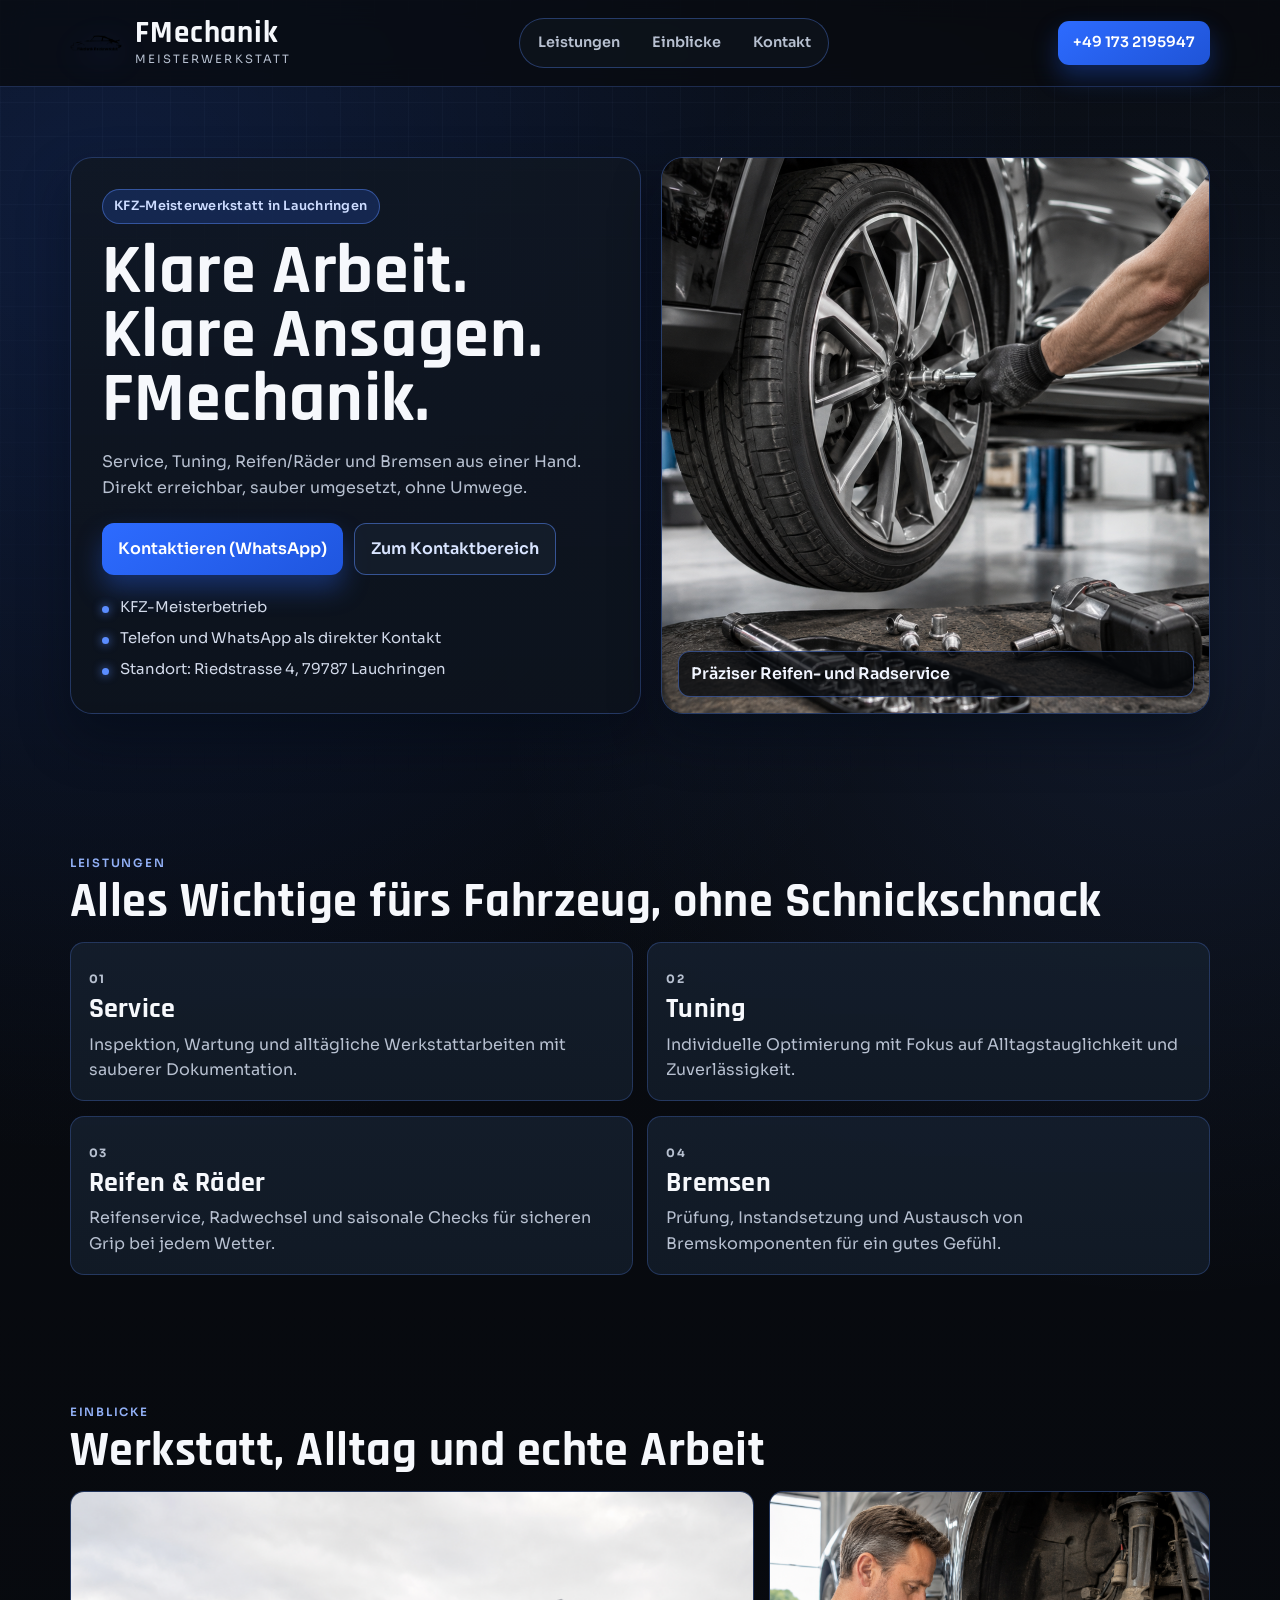
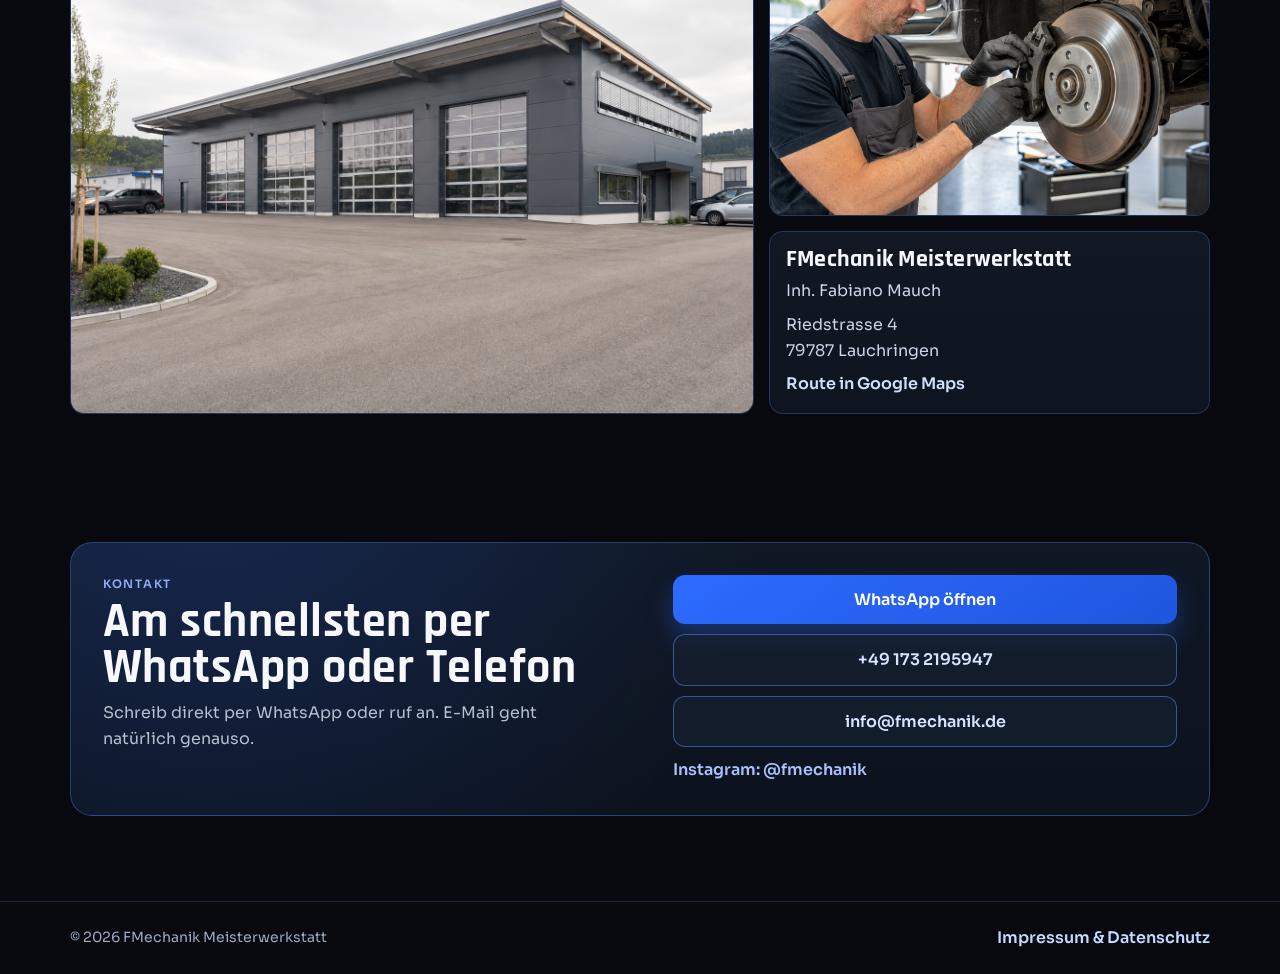
==== commit 0f137afb: "changes to button" ====
--- a/index.html
+++ b/index.html
@@ -82,7 +82,7 @@
 
           <div class="hero-actions">
             <a class="btn btn-primary" href="https://wa.me/491732195947?text=Hallo%20FMechanik%2C%20ich%20m%C3%B6chte%20einen%20Termin%20anfragen." target="_blank" rel="noopener noreferrer">Kontaktieren (WhatsApp)</a>
-            <a class="btn btn-ghost" href="mailto:info@fmechanik.de">E-Mail schreiben</a>
+            <a class="btn btn-ghost" href="#kontakt">Zum Kontaktbereich</a>
           </div>
 
           <ul class="hero-points" aria-label="Vorteile">
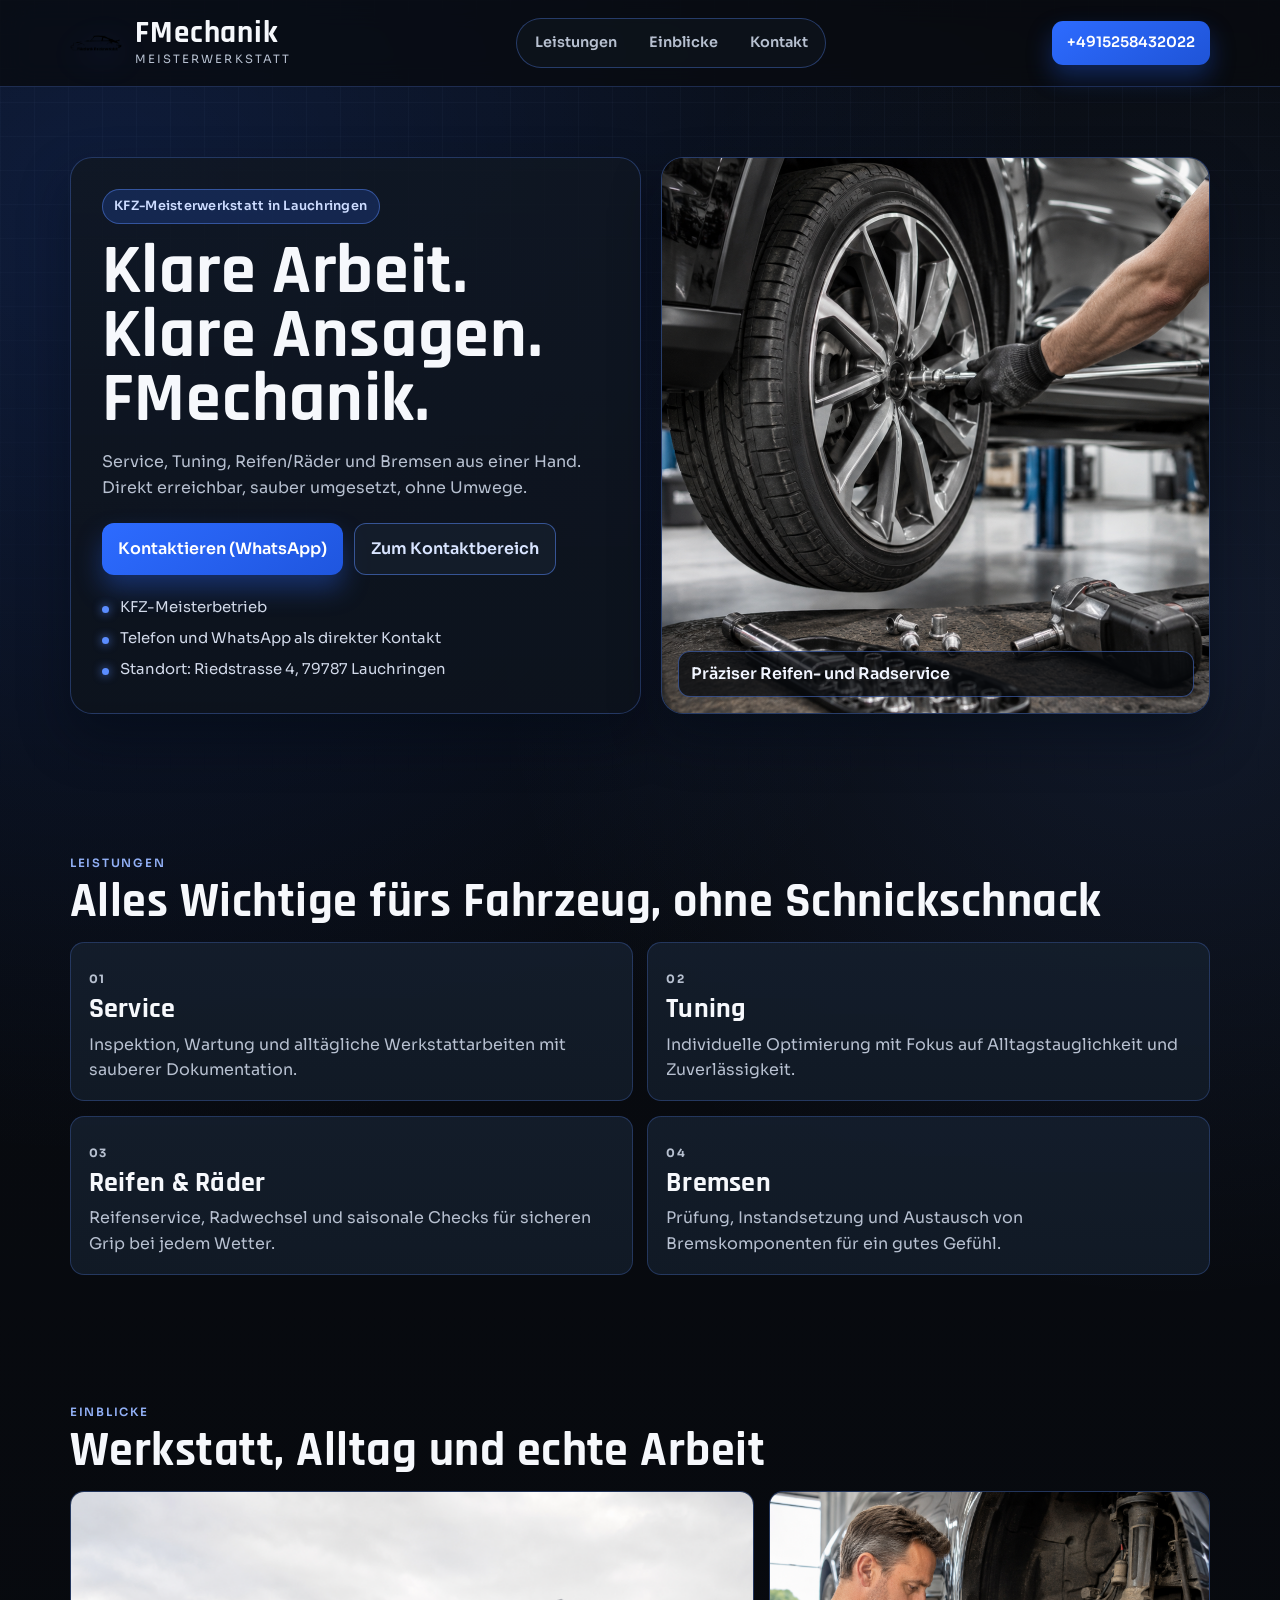
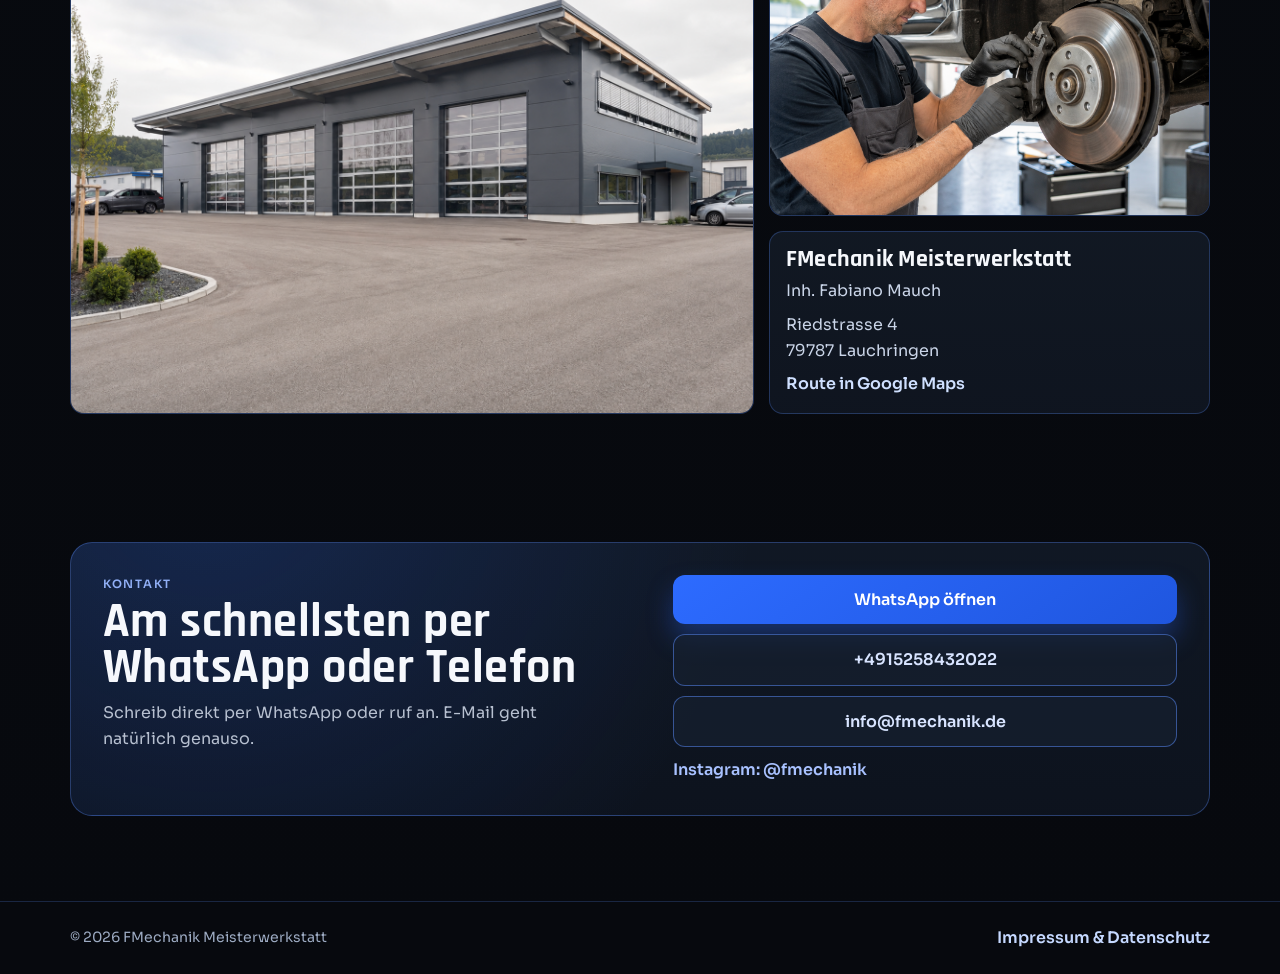
==== commit a318d6d5: "changed phone" ====
--- a/index.html
+++ b/index.html
@@ -27,7 +27,7 @@
       "@type": "AutoRepair",
       "name": "FMechanik Meisterwerkstatt",
       "url": "https://www.fmechanik.de",
-      "telephone": "+49 173 2195947",
+      "telephone": "+4915258432022",
       "email": "info@fmechanik.de",
       "address": {
         "@type": "PostalAddress",
@@ -65,7 +65,7 @@
         <a href="#kontakt">Kontakt</a>
       </nav>
 
-      <a class="header-phone" href="tel:+491732195947">+49 173 2195947</a>
+      <a class="header-phone" href="tel:+491732195947">+4915258432022</a>
     </div>
   </header>
 
@@ -170,7 +170,7 @@
 
         <div class="contact-actions">
           <a class="btn btn-primary" href="https://wa.me/491732195947?text=Hallo%20FMechanik%2C%20ich%20m%C3%B6chte%20einen%20Termin%20anfragen." target="_blank" rel="noopener noreferrer">WhatsApp &ouml;ffnen</a>
-          <a class="btn btn-ghost" href="tel:+491732195947">+49 173 2195947</a>
+          <a class="btn btn-ghost" href="tel:+491732195947">+4915258432022</a>
           <a class="btn btn-ghost" href="mailto:info@fmechanik.de">info@fmechanik.de</a>
           <a class="contact-link" href="https://www.instagram.com/fmechanik/" target="_blank" rel="noopener noreferrer">Instagram: @fmechanik</a>
         </div>
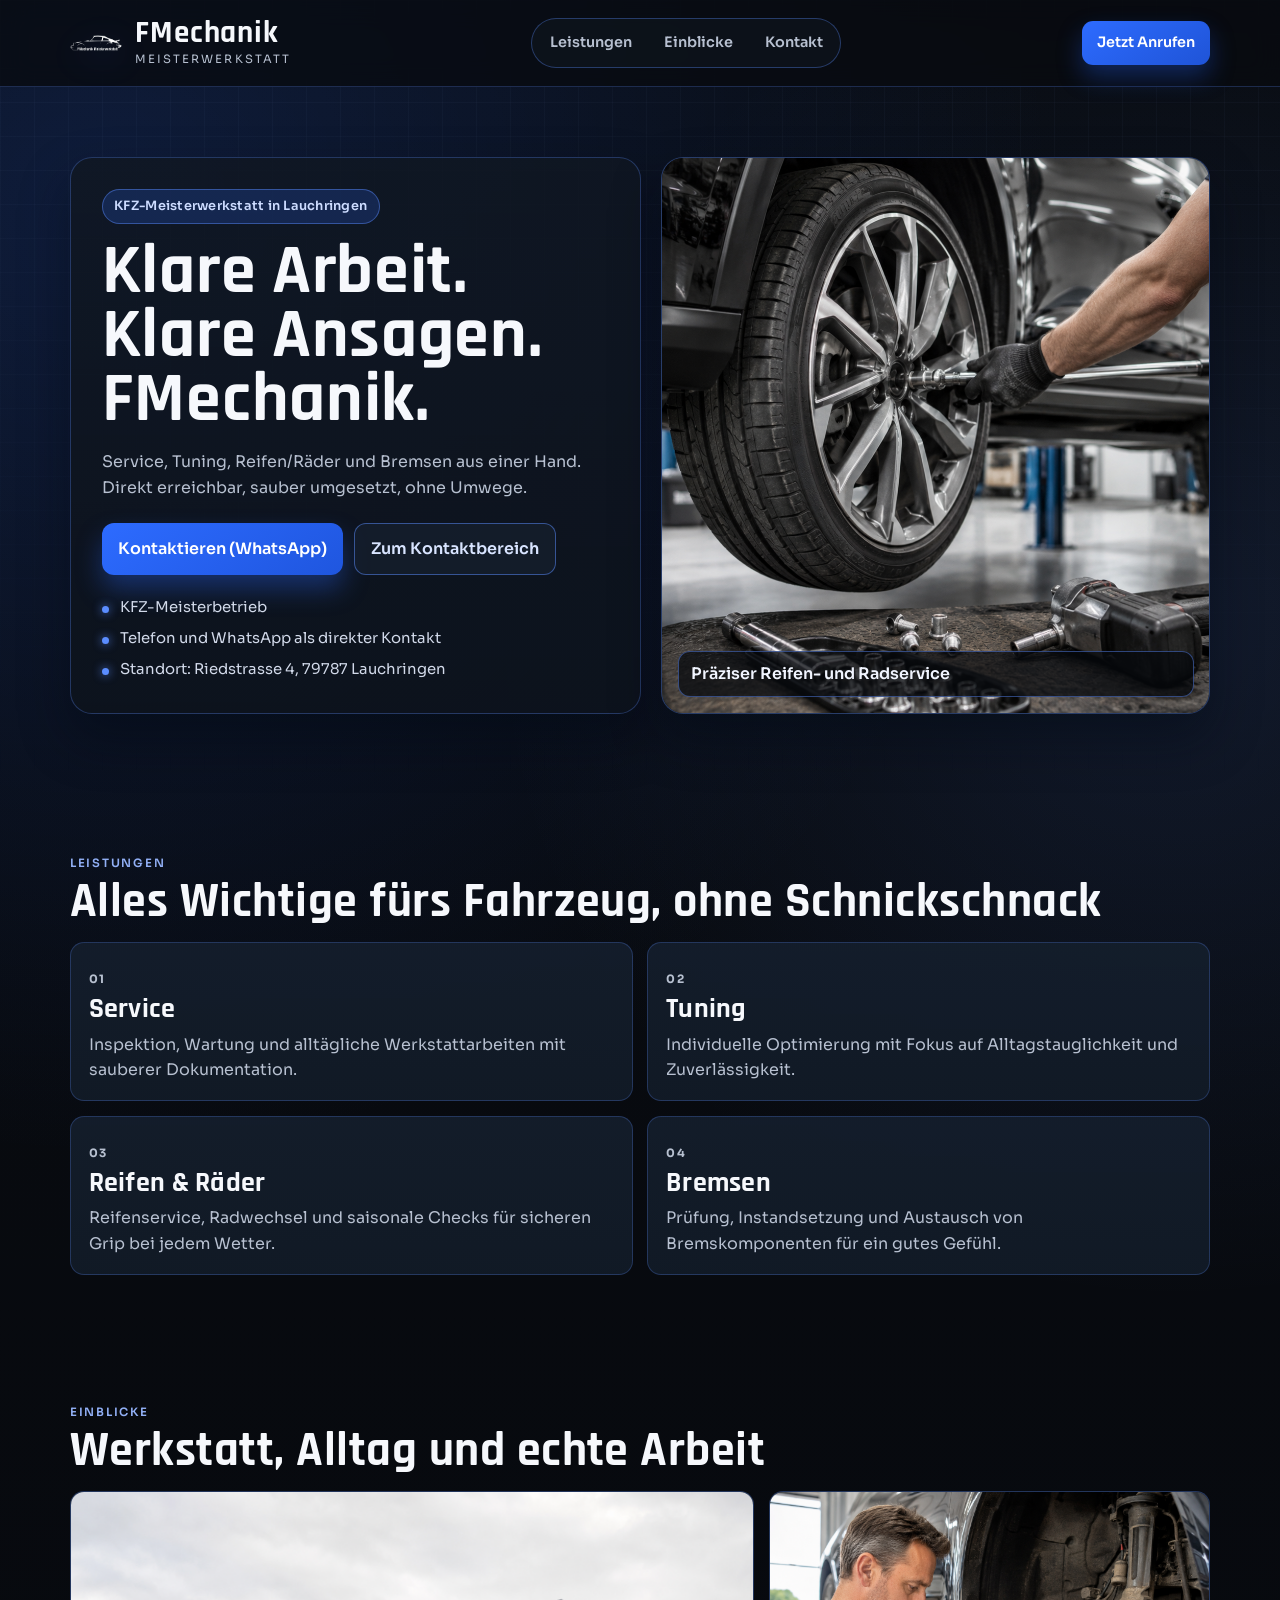
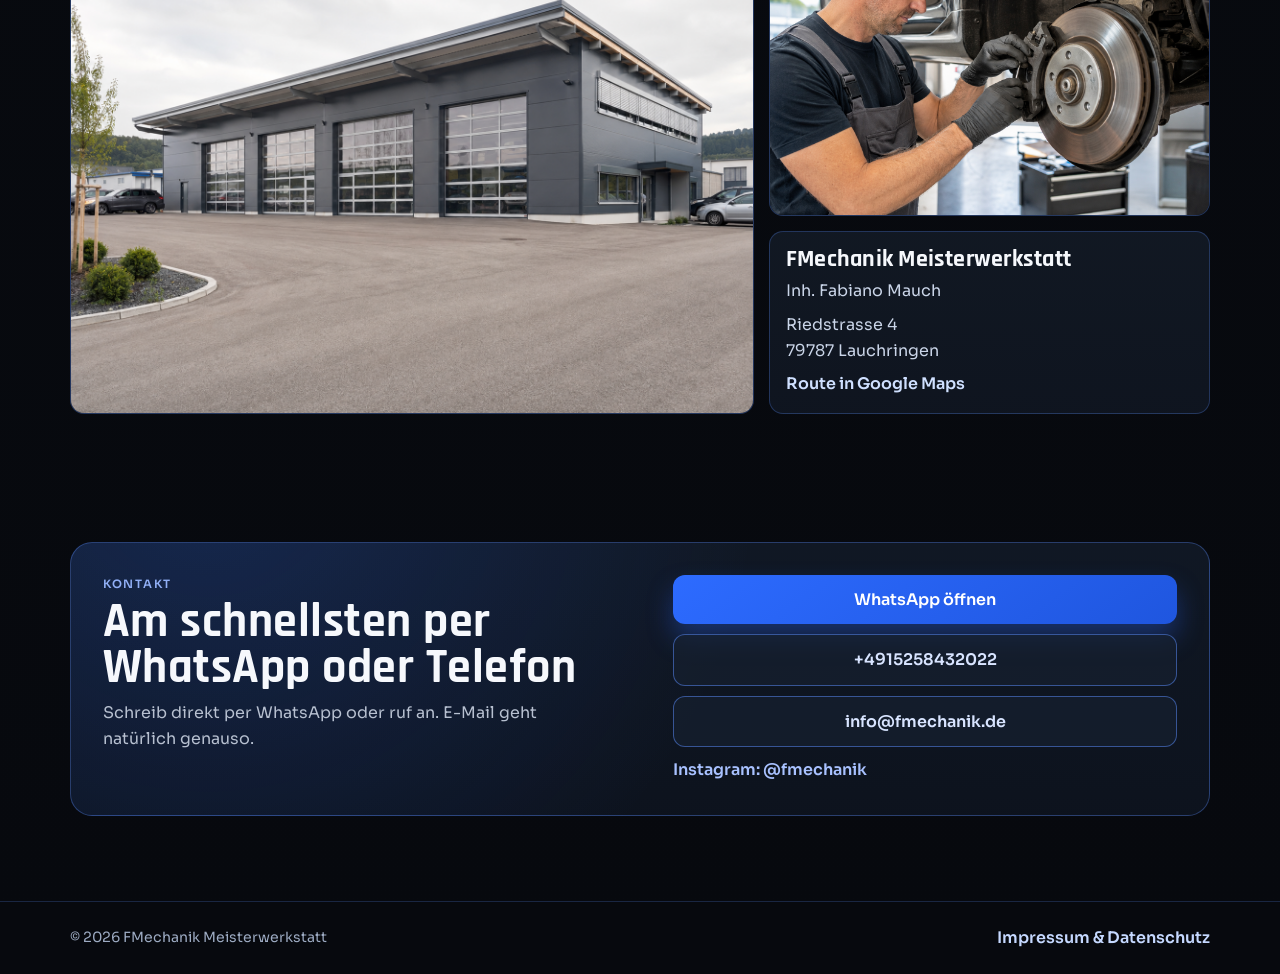
==== commit 28cf58d1: "slight changes" ====
--- a/index.html
+++ b/index.html
@@ -65,7 +65,7 @@
         <a href="#kontakt">Kontakt</a>
       </nav>
 
-      <a class="header-phone" href="tel:+491732195947">+4915258432022</a>
+      <a class="header-phone" href="tel:+491732195947">Jetzt Anrufen</a>
     </div>
   </header>
 
